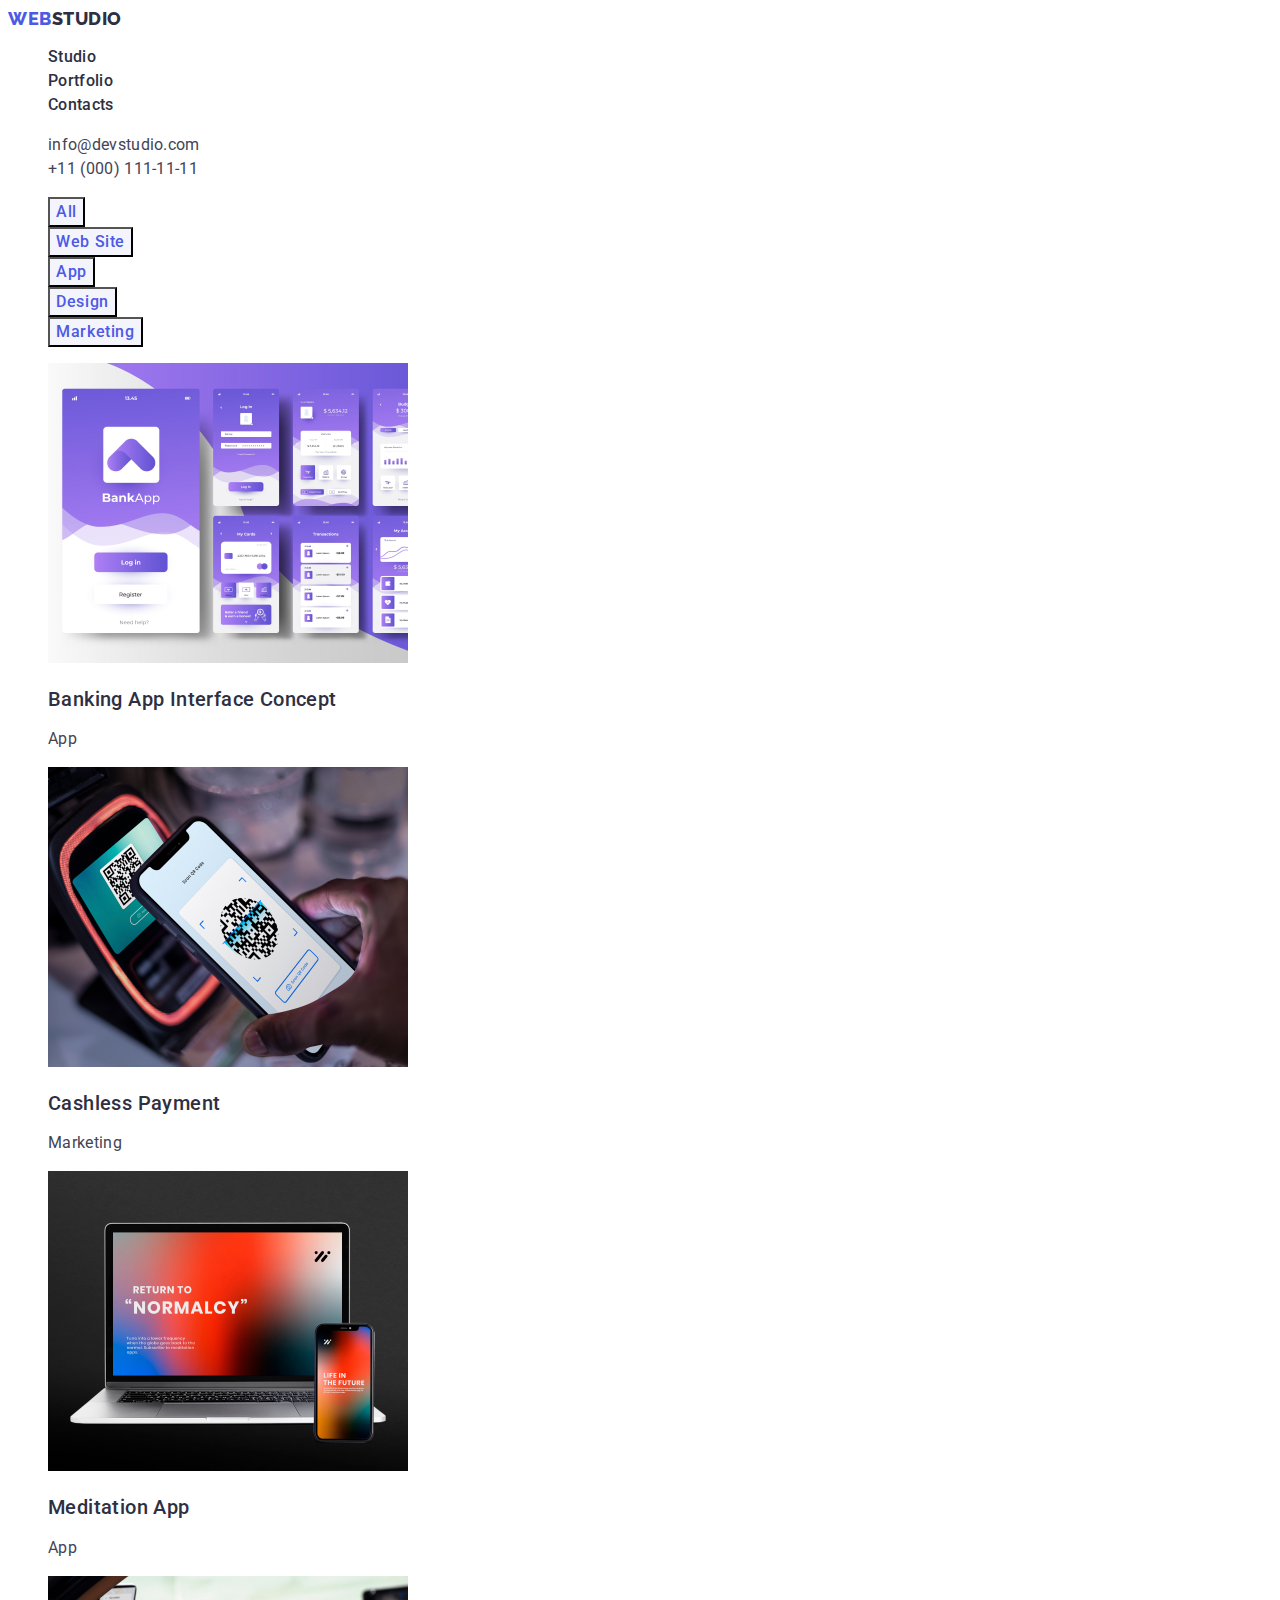
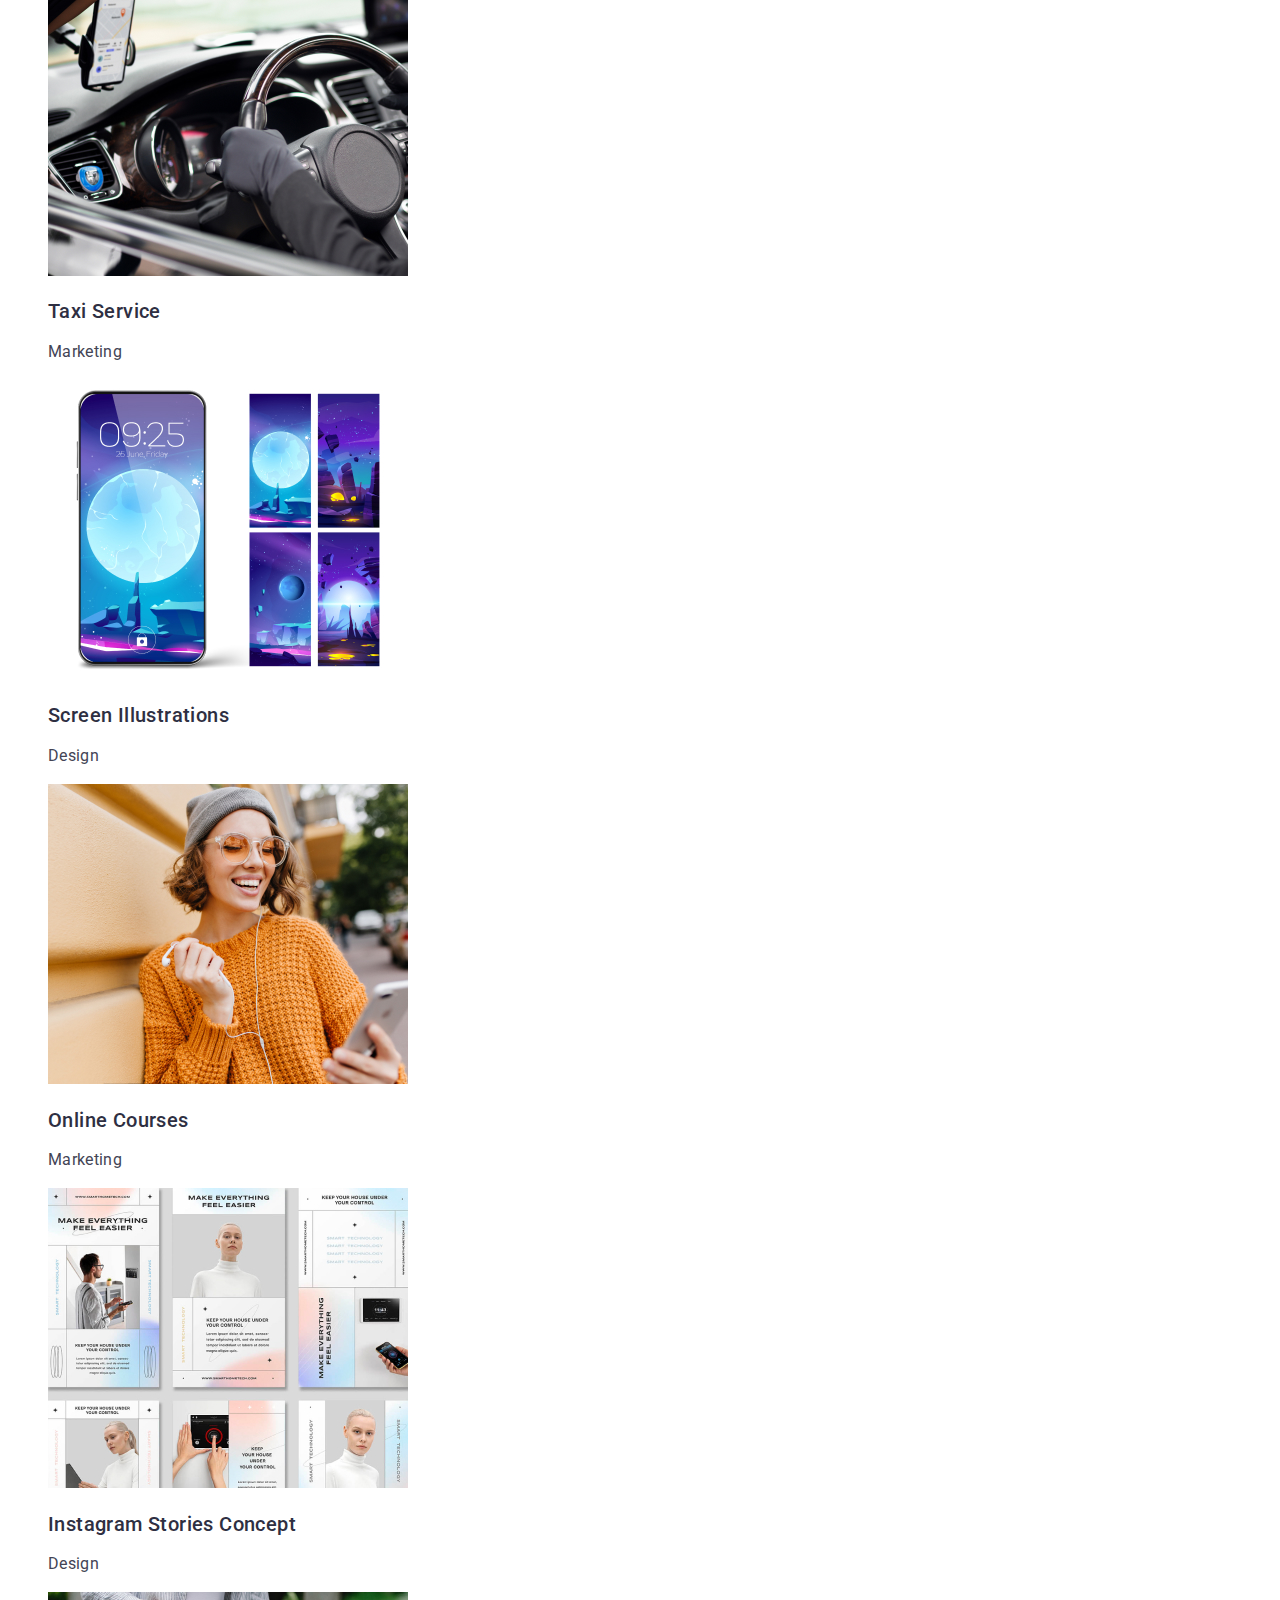
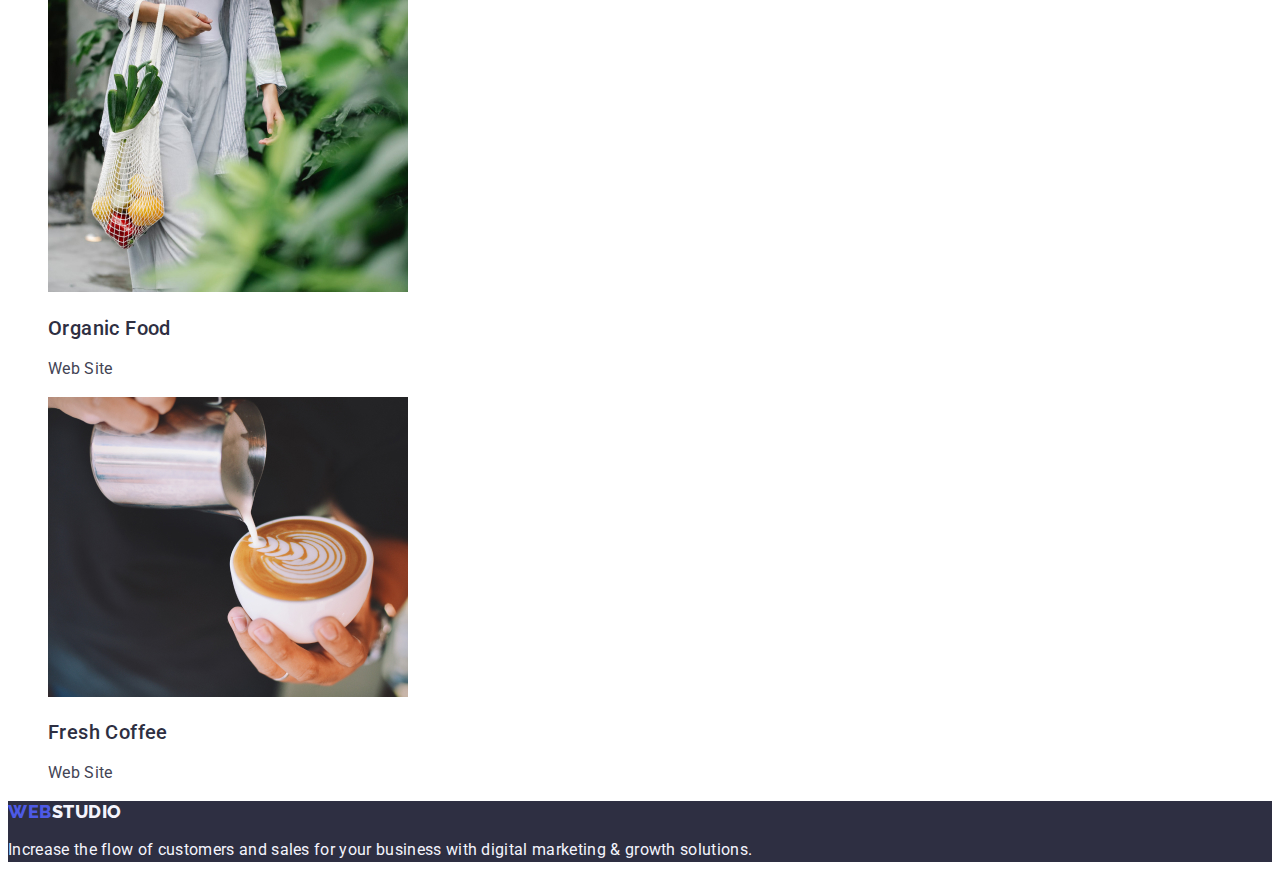
==== portfolio.html @ b745c9d1 "Initial commit" ====
<!DOCTYPE html>
<html lang="en">
<head>
    <meta charset="UTF-8">
    <meta http-equiv="X-UA-Compatible" content="IE=edge">
    <meta name="viewport" content="width=device-width, initial-scale=1.0">
    <title>Portfolio</title>
    <link rel="preconnect" href="https://fonts.googleapis.com">
    <link rel="preconnect" href="https://fonts.gstatic.com" crossorigin>
    <link href="https://fonts.googleapis.com/css2?family=Raleway:wght@800&family=Roboto:wght@400;500;700&display=swap"
        rel="stylesheet">
    <link rel="stylesheet" href="./css/styles.css">
</head>
<body>
    <header class="header">
        <nav class="header-nav">
            <a class="logo link" href="./index.html">Web<span class="logo-text">Studio</span></a>
            <ul class="header-nav-list list">
                <li class="header-nav-item">
                    <a class="header-nav-link link" href="./index.html">Studio</a>
                </li>
                <li class="header-nav-item">
                    <a class="header-nav-link link" href="./portfolio.html">Portfolio</a>
                </li>
                <li class="header-nav-item">
                    <a class="header-nav-link link" href="">Contacts</a>
                </li>
            </ul>
        </nav>
        <address class="contacts-address">
            <ul class="contacts-list list">
                <li class="contacts-item">
                    <a class="contacts-link link" href="mailto:info@devstudio.com">info@devstudio.com</a>
                </li>
                <li class="contacts-item">
                    <a class="contacts-link link" href="tel:+110001111111">+11 (000) 111-11-11</a>
                </li>
            </ul>
        </address>
    </header>
    <main>
        <section class="filters-section">
            <h1 hidden class="visually-hidden">Examples of work</h1>
            <ul class="filters-list list">
                <li class="filters-item">
                    <button class="btn-prtf" type="button">All</button>
                </li>
                <li class="filters-item">
                    <button class="btn-prtf" type="button">Web Site</button>
                </li>
                <li class="filters-item">
                    <button class="btn-prtf" type="button">App</button>
                </li>
                <li class="filters-item">
                    <button class="btn-prtf" type="button">Design</button>
                </li>
                <li class="filters-item">
                    <button class="btn-prtf" type="button">Marketing</button>
                </li>
            </ul>
            <ul class="exampl-list list">
                <li class="exampl-item">
                    <a class="exampl-link link" href="">
                        <img class="exampl-img" src="./images/portfolio/example1/bankapp.jpg" alt="bankapp" width="360" height="300">
                        <h2 class="subtitle">Banking App Interface Concept</h2>
                        <p class="desc">App</p>
                    </a>
                </li>
                <li class="exampl-item">
                    <a class="exampl-link link" href="">
                        <img class="exampl-img" src="./images/portfolio/example1/payment.jpg" alt="payment" width="360" height="300">
                        <h2 class="subtitle">Cashless Payment</h2>
                        <p class="desc">Marketing</p>
                    </a>
                </li>
                <li class="exampl-item">
                    <a class="exampl-link link" href="">
                        <img class="exampl-img" src="./images/portfolio/example1/media.jpg" alt="media" width="360" height="300">
                        <h2 class="subtitle">Meditation App</h2>
                        <p class="desc">App</p>
                    </a>
                </li>
                <li class="exampl-item">
                    <a class="exampl-link link" href="">
                        <img class="exampl-img" src="./images/portfolio/example2/avto.jpg" alt="avto" width="360" height="300">
                        <h2 class="subtitle">Taxi Service</h2>
                        <p class="desc">Marketing</p>
                    </a>
                </li>
                <li class="exampl-item">
                    <a class="exampl-link link" href="">
                        <img class="exampl-img" src="./images/portfolio/example2/telephone.jpg" alt="telephone" width="360" height="300">
                        <h2 class="subtitle">Screen Illustrations</h2>
                        <p class="desc">Design</p>
                    </a>
                </li>
                <li class="exampl-item">
                    <a class="exampl-link link" href="">
                        <img class="exampl-img" src="./images/portfolio/example2/girl.jpg" alt="girl" width="360" height="300">
                        <h2 class="subtitle">Online Courses</h2>
                        <p class="desc">Marketing</p>
                    </a>
                </li>
                <li class="exampl-item">
                    <a class="exampl-link link" href="">
                        <img class="exampl-img" src="./images/portfolio/example3/model.jpg" alt="model" width="360" height="300">
                        <h2 class="subtitle">Instagram Stories Concept</h2>
                        <p class="desc">Design</p>
                    </a>
                </li>
                <li class="exampl-item">
                    <a class="exampl-link link" href="">
                        <img class="exampl-img" src="./images/portfolio/example3/fruit.jpg" alt="fruit" width="360" height="300">
                        <h2 class="subtitle">Organic Food</h2>
                        <p class="desc">Web Site</p>
                    </a>
                </li>
                <li class="exampl-item">
                    <a class="exampl-link link" href="">
                        <img class="exampl-img" src="./images/portfolio/example3/coffee.jpg" alt="coffee" width="360" height="300">
                        <h2 class="subtitle">Fresh Coffee</h2>
                        <p class="desc">Web Site</p>
                    </a>
                </li>
            </ul>
        </section>
    </main>
    <footer class="footer">
        <a class="logo link" href="./index.html">Web<span class="logo-footer">Studio</span></a>
        <p class="footer-desc">Increase the flow of customers and sales for your business with digital marketing &
            growth solutions.</p>
    </footer>
</body>
</html>
---- css/styles.css ----
:root {
    --primary-font: Roboto, sans-serif;
    --main-txt-cl: #434455;
    --bgd-color: #fff;
    --logo-first-cl: #4D5AE5;
    --logo-second-cl:#2E2F42;
    --accent-txt-cl:#404bbf;
    --btn-bgd: #F4F4FD
}
body {
    font-family: var(--primary-font);
    color: var(--main-txt-cl);
    background-color: var(--bgd-color);
}
.list {
    list-style: none;
}
.link {
    color: inherit;
    text-decoration: none;
    line-height: 1.5;
    letter-spacing: 0.02em;

}
.logo {
    font-family: "Raleway", sans-serif;
    font-weight: 800;
    font-size: 18px;
    line-height: 1.17;
    letter-spacing: 0.03em;
    text-transform: uppercase;
    color: var(--logo-first-cl);
}
.logo-text {
    color: var(--logo-second-cl);
}
.header-nav-link {
    font-weight: 500;
    color: var(--logo-second-cl);

}
.contacts-address {
    font-style: normal;
    color: var(--main-txt-cl);
}
.visually-hidden {
    position: absolute;
    width: 1px;
    height: 1px;
    margin: -1px;
    border: 0;
    padding: 0;
    white-space: nowrap;
    clip-path: inset(100%);
    clip: rect(0 0 0 0);
    overflow: hidden;
}
.contacts-link:hover,
.contacts-link:focus {
    color: var(--accent-txt-cl);
}
.header-nav-link:hover,
.header-nav-link:focus {
    color: var(--accent-txt-cl);
}
.hero {
    background-color: var(--logo-second-cl);
}
.title {
    font-size: 56px;
    line-height: 1.07;
    text-align: center;
    letter-spacing: 0.02em;
    color: #FFFFFF;
}
.btn {
    background-color: #4D5AE5;
    font-family: var(--primary-font);
    font-weight: 500;
    font-size: 16px;
    line-height: 1.5;
    letter-spacing: 0.04em;
    color: #FFFFFF;
    cursor: pointer;
}
.btn:hover,
.btn:focus {
    background-color: #404BBF;
}
.subtitle {
    font-weight: 500;
    font-size: 20px;
    line-height: 1.2;
    letter-spacing: 0.02em;
    color: var(--logo-second-cl);
}
.uppertitle {
    font-size: 36px;
    line-height: 1.11;
    text-align: center;
    letter-spacing: 0.02em;
    text-transform: capitalize;
    color: var(--logo-second-cl);
}
.team-section {
    background-color: #F4F4FD;
}
.team-item {
    background-color: #fff;
}
.footer {
    background-color: var(--logo-second-cl);
}
.logo-footer {
    color: #f4f4fd;
}
.btn-prtf {
    font-family: 'Roboto', sans-serif;
    font-weight: 500;
    font-size: 16px;
    line-height: 1.5;
    letter-spacing: 0.04em;
    color: var(--logo-first-cl);
    background-color: var(--btn-bgd);
    cursor: pointer;
}
.btn-prtf:hover,
.btn-prtf:focus {
    background-color: #404BBF;
    color: #fff;
}
.footer-desc {
    line-height: 1.5;
    letter-spacing: 0.02em;
    color: #F4F4FD;
}
.desc {
    line-height: 1.5;
    letter-spacing: 0.02em;
    color: var(--main-txt-cl);
}
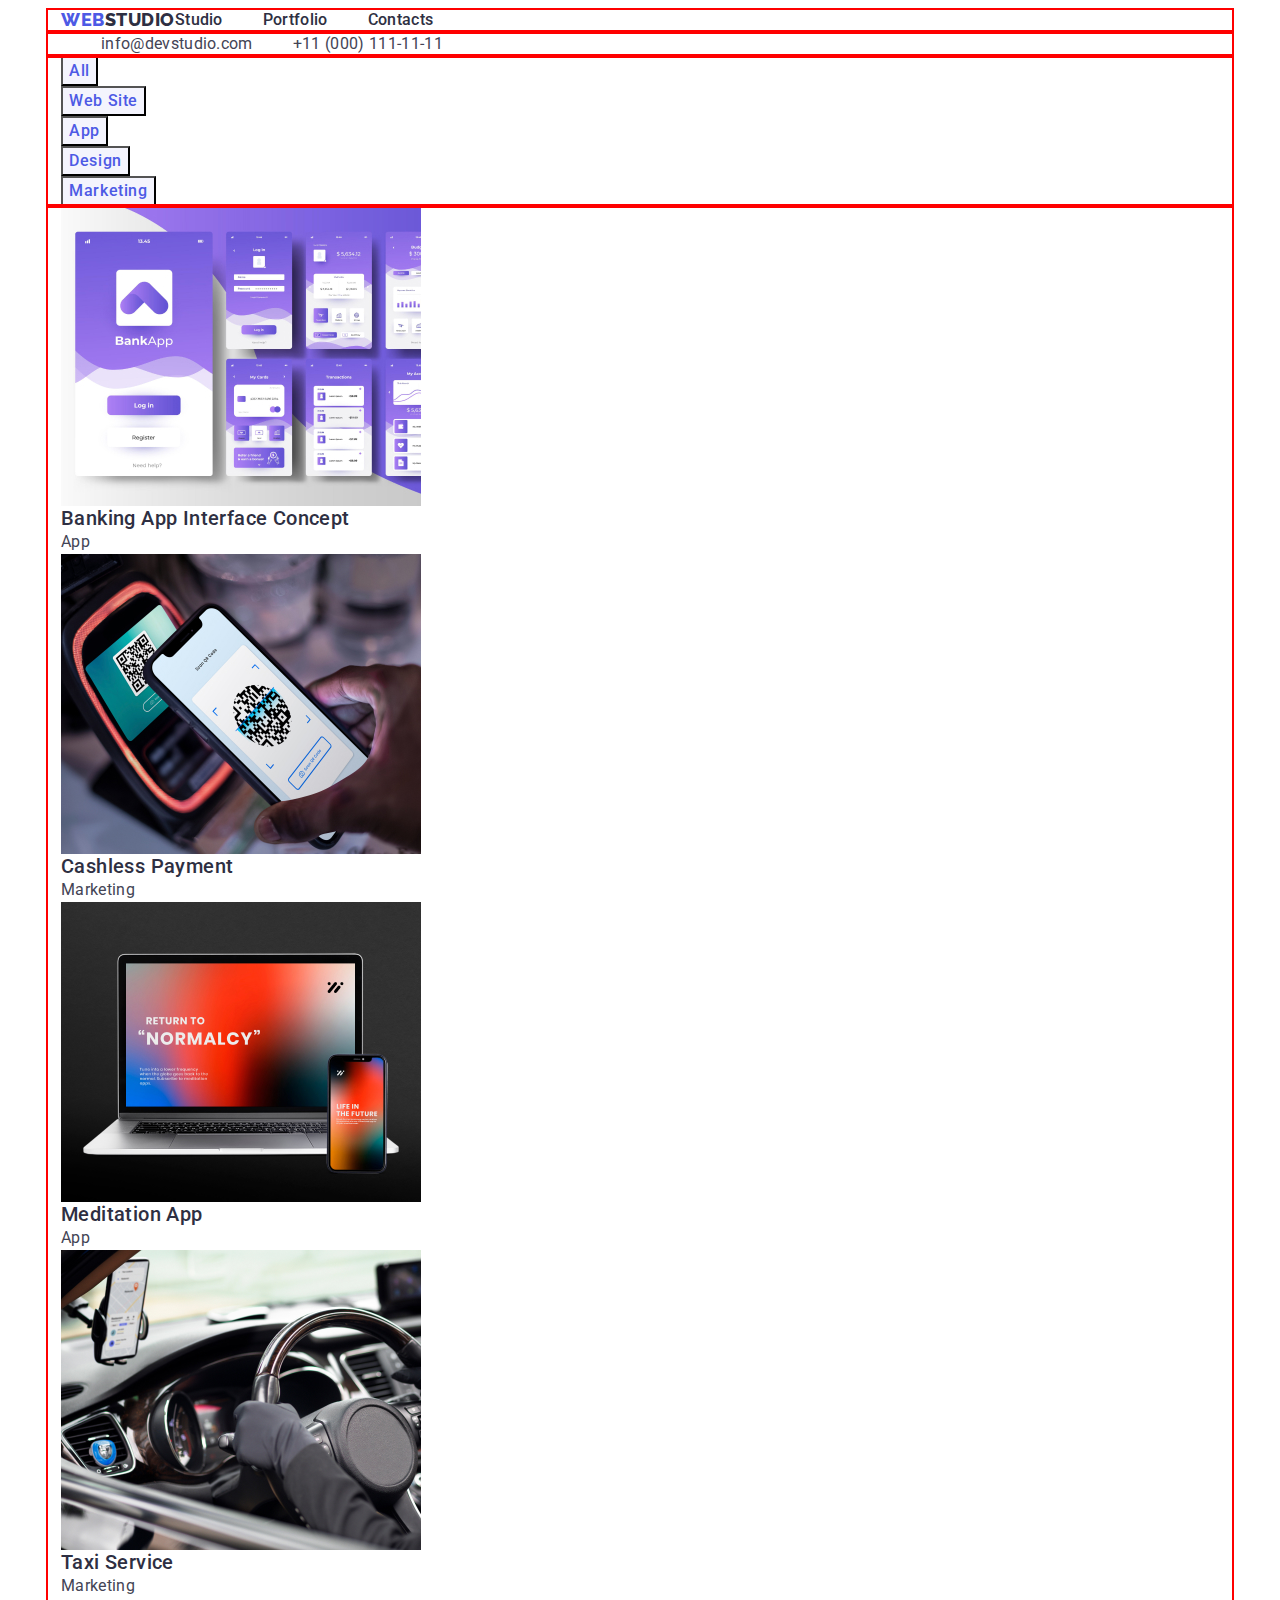
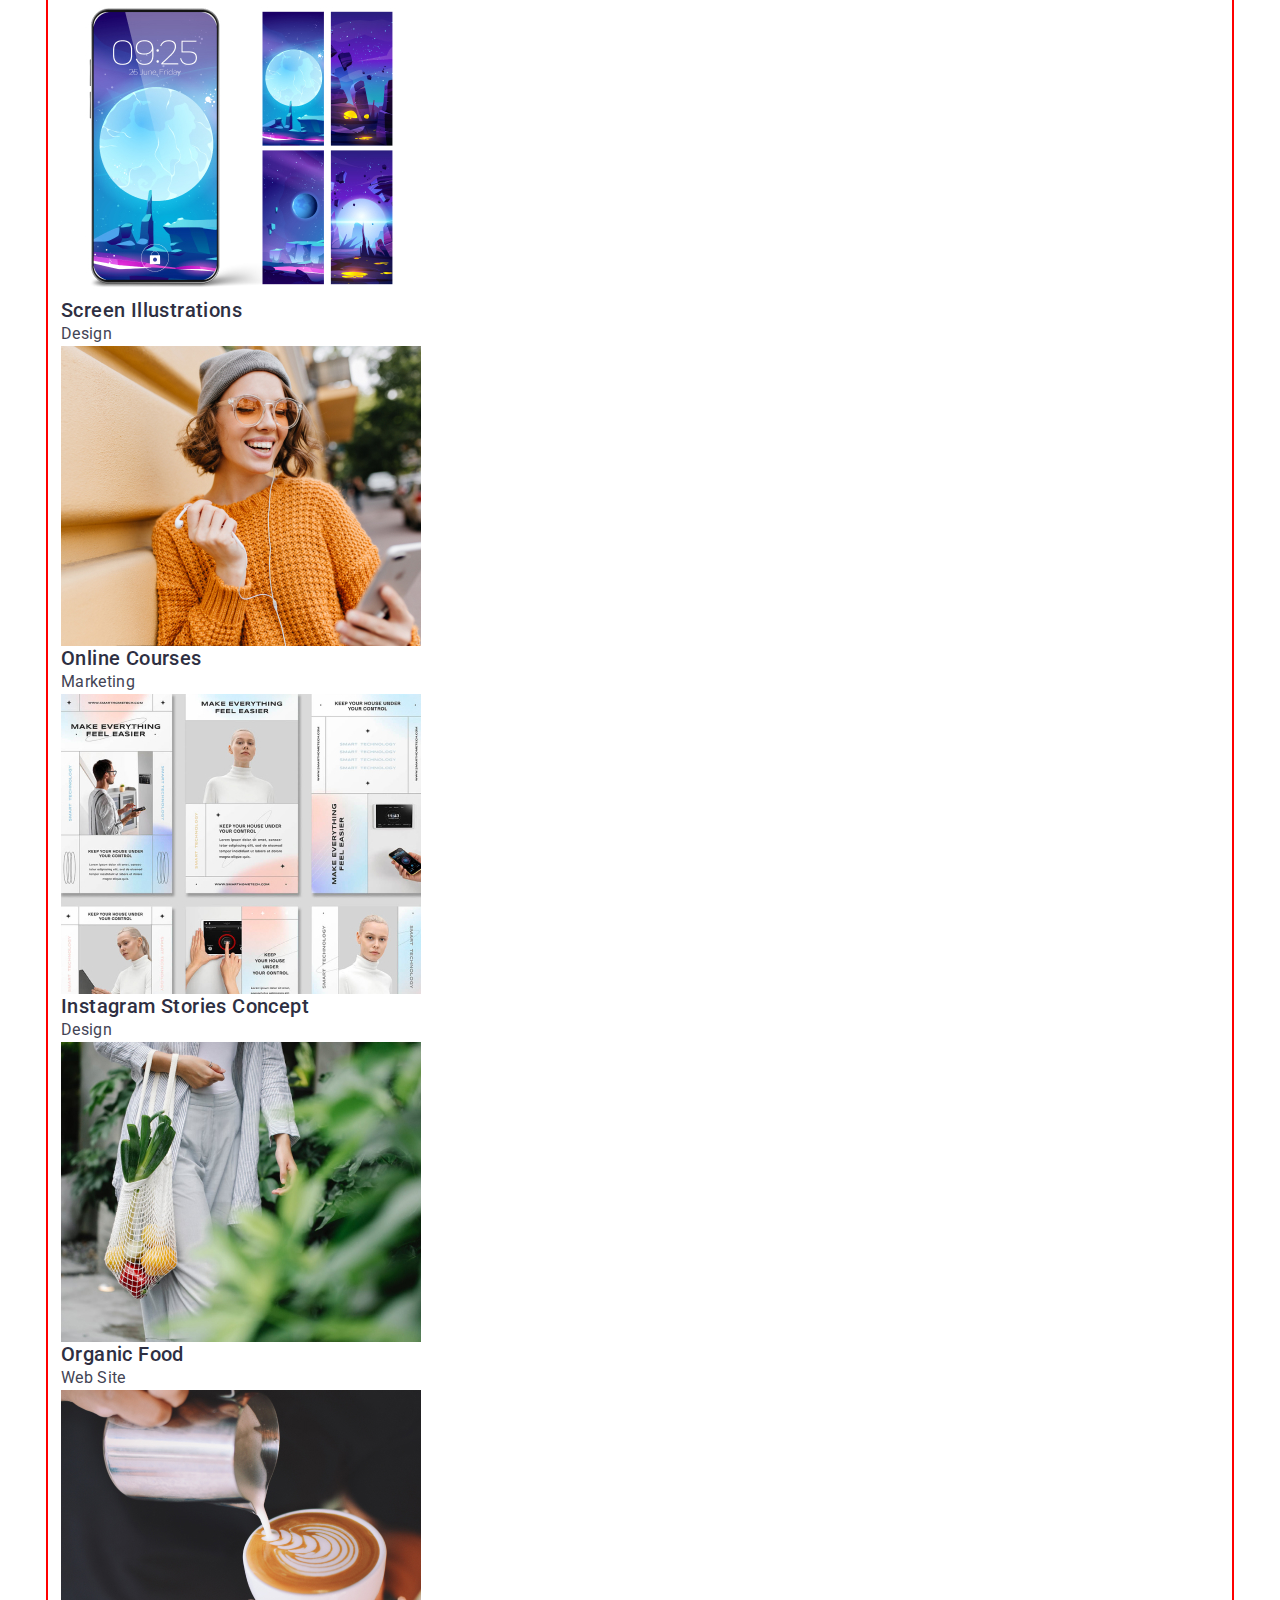
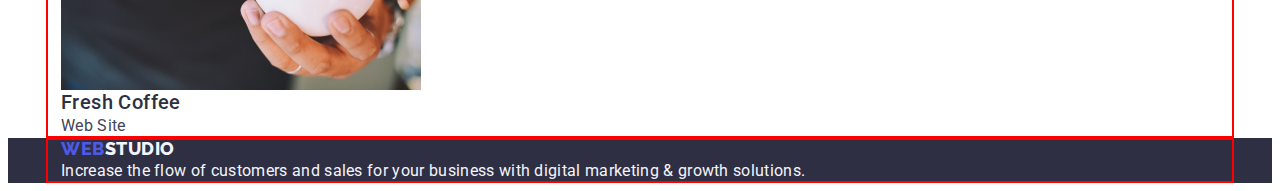
==== commit c4b7fde9: "hw-03 start" ====
--- a/portfolio.html
+++ b/portfolio.html
@@ -9,126 +9,138 @@
     <link rel="preconnect" href="https://fonts.gstatic.com" crossorigin>
     <link href="https://fonts.googleapis.com/css2?family=Raleway:wght@800&family=Roboto:wght@400;500;700&display=swap"
         rel="stylesheet">
+    <link rel="stylesheet" href="https://cdnjs.cloudflare.com/ajax/libs/modern-normalize/1.1.0/modern-normalize.min.css"
+        integrity="sha512-wpPYUAdjBVSE4KJnH1VR1HeZfpl1ub8YT/NKx4PuQ5NmX2tKuGu6U/JRp5y+Y8XG2tV+wKQpNHVUX03MfMFn9Q=="
+        crossorigin="anonymous" referrerpolicy="no-referrer" />
     <link rel="stylesheet" href="./css/styles.css">
 </head>
 <body>
     <header class="header">
-        <nav class="header-nav">
-            <a class="logo link" href="./index.html">Web<span class="logo-text">Studio</span></a>
-            <ul class="header-nav-list list">
-                <li class="header-nav-item">
-                    <a class="header-nav-link link" href="./index.html">Studio</a>
-                </li>
-                <li class="header-nav-item">
-                    <a class="header-nav-link link" href="./portfolio.html">Portfolio</a>
-                </li>
-                <li class="header-nav-item">
-                    <a class="header-nav-link link" href="">Contacts</a>
-                </li>
-            </ul>
-        </nav>
-        <address class="contacts-address">
-            <ul class="contacts-list list">
-                <li class="contacts-item">
-                    <a class="contacts-link link" href="mailto:info@devstudio.com">info@devstudio.com</a>
-                </li>
-                <li class="contacts-item">
-                    <a class="contacts-link link" href="tel:+110001111111">+11 (000) 111-11-11</a>
-                </li>
-            </ul>
-        </address>
+        <div class="container">
+            <nav class="header-nav">
+                <a class="logo link" href="./index.html">Web<span class="logo-text">Studio</span></a>
+                <ul class="header-nav-list list">
+                    <li class="header-nav-item">
+                        <a class="header-nav-link link" href="./index.html">Studio</a>
+                    </li>
+                    <li class="header-nav-item">
+                        <a class="header-nav-link link" href="./portfolio.html">Portfolio</a>
+                    </li>
+                    <li class="header-nav-item">
+                        <a class="header-nav-link link" href="">Contacts</a>
+                    </li>
+                </ul>
+            </nav>
+        </div>
+        <div class="container">
+            <address class="contacts-address">
+                <ul class="contacts-list list">
+                    <li class="contacts-item">
+                        <a class="contacts-link link" href="mailto:info@devstudio.com">info@devstudio.com</a>
+                    </li>
+                    <li class="contacts-item">
+                        <a class="contacts-link link" href="tel:+110001111111">+11 (000) 111-11-11</a>
+                    </li>
+                </ul>
+            </address>
+        </div>
     </header>
     <main>
         <section class="filters-section">
-            <h1 hidden class="visually-hidden">Examples of work</h1>
-            <ul class="filters-list list">
-                <li class="filters-item">
-                    <button class="btn-prtf" type="button">All</button>
-                </li>
-                <li class="filters-item">
-                    <button class="btn-prtf" type="button">Web Site</button>
-                </li>
-                <li class="filters-item">
-                    <button class="btn-prtf" type="button">App</button>
-                </li>
-                <li class="filters-item">
-                    <button class="btn-prtf" type="button">Design</button>
-                </li>
-                <li class="filters-item">
-                    <button class="btn-prtf" type="button">Marketing</button>
-                </li>
-            </ul>
-            <ul class="exampl-list list">
-                <li class="exampl-item">
-                    <a class="exampl-link link" href="">
-                        <img class="exampl-img" src="./images/portfolio/example1/bankapp.jpg" alt="bankapp" width="360" height="300">
-                        <h2 class="subtitle">Banking App Interface Concept</h2>
-                        <p class="desc">App</p>
-                    </a>
-                </li>
-                <li class="exampl-item">
-                    <a class="exampl-link link" href="">
-                        <img class="exampl-img" src="./images/portfolio/example1/payment.jpg" alt="payment" width="360" height="300">
-                        <h2 class="subtitle">Cashless Payment</h2>
-                        <p class="desc">Marketing</p>
-                    </a>
-                </li>
-                <li class="exampl-item">
-                    <a class="exampl-link link" href="">
-                        <img class="exampl-img" src="./images/portfolio/example1/media.jpg" alt="media" width="360" height="300">
-                        <h2 class="subtitle">Meditation App</h2>
-                        <p class="desc">App</p>
-                    </a>
-                </li>
-                <li class="exampl-item">
-                    <a class="exampl-link link" href="">
-                        <img class="exampl-img" src="./images/portfolio/example2/avto.jpg" alt="avto" width="360" height="300">
-                        <h2 class="subtitle">Taxi Service</h2>
-                        <p class="desc">Marketing</p>
-                    </a>
-                </li>
-                <li class="exampl-item">
-                    <a class="exampl-link link" href="">
-                        <img class="exampl-img" src="./images/portfolio/example2/telephone.jpg" alt="telephone" width="360" height="300">
-                        <h2 class="subtitle">Screen Illustrations</h2>
-                        <p class="desc">Design</p>
-                    </a>
-                </li>
-                <li class="exampl-item">
-                    <a class="exampl-link link" href="">
-                        <img class="exampl-img" src="./images/portfolio/example2/girl.jpg" alt="girl" width="360" height="300">
-                        <h2 class="subtitle">Online Courses</h2>
-                        <p class="desc">Marketing</p>
-                    </a>
-                </li>
-                <li class="exampl-item">
-                    <a class="exampl-link link" href="">
-                        <img class="exampl-img" src="./images/portfolio/example3/model.jpg" alt="model" width="360" height="300">
-                        <h2 class="subtitle">Instagram Stories Concept</h2>
-                        <p class="desc">Design</p>
-                    </a>
-                </li>
-                <li class="exampl-item">
-                    <a class="exampl-link link" href="">
-                        <img class="exampl-img" src="./images/portfolio/example3/fruit.jpg" alt="fruit" width="360" height="300">
-                        <h2 class="subtitle">Organic Food</h2>
-                        <p class="desc">Web Site</p>
-                    </a>
-                </li>
-                <li class="exampl-item">
-                    <a class="exampl-link link" href="">
-                        <img class="exampl-img" src="./images/portfolio/example3/coffee.jpg" alt="coffee" width="360" height="300">
-                        <h2 class="subtitle">Fresh Coffee</h2>
-                        <p class="desc">Web Site</p>
-                    </a>
-                </li>
-            </ul>
+            <div class="container">
+                <h1 hidden class="visually-hidden">Examples of work</h1>
+                <ul class="filters-list list">
+                    <li class="filters-item">
+                        <button class="btn-prtf" type="button">All</button>
+                    </li>
+                    <li class="filters-item">
+                        <button class="btn-prtf" type="button">Web Site</button>
+                    </li>
+                    <li class="filters-item">
+                        <button class="btn-prtf" type="button">App</button>
+                    </li>
+                    <li class="filters-item">
+                        <button class="btn-prtf" type="button">Design</button>
+                    </li>
+                    <li class="filters-item">
+                        <button class="btn-prtf" type="button">Marketing</button>
+                    </li>
+                </ul>
+            </div>
+            <div class="container">
+                <ul class="exampl-list list">
+                    <li class="exampl-item">
+                        <a class="exampl-link link" href="">
+                            <img class="exampl-img" src="./images/portfolio/example1/bankapp.jpg" alt="bankapp" width="360" height="300">
+                            <h2 class="subtitle">Banking App Interface Concept</h2>
+                            <p class="desc">App</p>
+                        </a>
+                    </li>
+                    <li class="exampl-item">
+                        <a class="exampl-link link" href="">
+                            <img class="exampl-img" src="./images/portfolio/example1/payment.jpg" alt="payment" width="360" height="300">
+                            <h2 class="subtitle">Cashless Payment</h2>
+                            <p class="desc">Marketing</p>
+                        </a>
+                    </li>
+                    <li class="exampl-item">
+                        <a class="exampl-link link" href="">
+                            <img class="exampl-img" src="./images/portfolio/example1/media.jpg" alt="media" width="360" height="300">
+                            <h2 class="subtitle">Meditation App</h2>
+                            <p class="desc">App</p>
+                        </a>
+                    </li>
+                    <li class="exampl-item">
+                        <a class="exampl-link link" href="">
+                            <img class="exampl-img" src="./images/portfolio/example2/avto.jpg" alt="avto" width="360" height="300">
+                            <h2 class="subtitle">Taxi Service</h2>
+                            <p class="desc">Marketing</p>
+                        </a>
+                    </li>
+                    <li class="exampl-item">
+                        <a class="exampl-link link" href="">
+                            <img class="exampl-img" src="./images/portfolio/example2/telephone.jpg" alt="telephone" width="360" height="300">
+                            <h2 class="subtitle">Screen Illustrations</h2>
+                            <p class="desc">Design</p>
+                        </a>
+                    </li>
+                    <li class="exampl-item">
+                        <a class="exampl-link link" href="">
+                            <img class="exampl-img" src="./images/portfolio/example2/girl.jpg" alt="girl" width="360" height="300">
+                            <h2 class="subtitle">Online Courses</h2>
+                            <p class="desc">Marketing</p>
+                        </a>
+                    </li>
+                    <li class="exampl-item">
+                        <a class="exampl-link link" href="">
+                            <img class="exampl-img" src="./images/portfolio/example3/model.jpg" alt="model" width="360" height="300">
+                            <h2 class="subtitle">Instagram Stories Concept</h2>
+                            <p class="desc">Design</p>
+                        </a>
+                    </li>
+                    <li class="exampl-item">
+                        <a class="exampl-link link" href="">
+                            <img class="exampl-img" src="./images/portfolio/example3/fruit.jpg" alt="fruit" width="360" height="300">
+                            <h2 class="subtitle">Organic Food</h2>
+                            <p class="desc">Web Site</p>
+                        </a>
+                    </li>
+                    <li class="exampl-item">
+                        <a class="exampl-link link" href="">
+                            <img class="exampl-img" src="./images/portfolio/example3/coffee.jpg" alt="coffee" width="360" height="300">
+                            <h2 class="subtitle">Fresh Coffee</h2>
+                            <p class="desc">Web Site</p>
+                        </a>
+                    </li>
+                </ul>
+            </div>
         </section>
     </main>
     <footer class="footer">
-        <a class="logo link" href="./index.html">Web<span class="logo-footer">Studio</span></a>
-        <p class="footer-desc">Increase the flow of customers and sales for your business with digital marketing &
-            growth solutions.</p>
+        <div class="container">
+            <a class="logo link" href="./index.html">Web<span class="logo-footer">Studio</span></a>
+            <p class="footer-desc">Increase the flow of customers and sales for your business with digital marketing & growth solutions.</p>
+        </div>
     </footer>
 </body>
 </html>--- a/css/styles.css
+++ b/css/styles.css
@@ -12,8 +12,17 @@
     color: var(--main-txt-cl);
     background-color: var(--bgd-color);
 }
+h1,h2,h3,h4,h5,h6,p {
+    margin: 0;
+
+}
+img {
+    display: block;
+}
 .list {
     list-style: none;
+    padding: 0;
+    margin: 0;
 }
 .link {
     color: inherit;
@@ -34,14 +43,31 @@
 .logo-text {
     color: var(--logo-second-cl);
 }
+.header-container {
+    display: flex;
+}
+.header-nav {
+    display: flex;
+    align-items: center;
+}
 .header-nav-link {
     font-weight: 500;
     color: var(--logo-second-cl);
-
+}
+.header-nav-list {
+    display: flex;
+    gap: 40px;
 }
 .contacts-address {
     font-style: normal;
     color: var(--main-txt-cl);
+    margin-left: auto;
+}
+.contacts-list {
+    display: flex;
+}
+.contacts-link {
+    margin-left: 40px;
 }
 .visually-hidden {
     position: absolute;
@@ -66,6 +92,13 @@
 .hero {
     background-color: var(--logo-second-cl);
 }
+.container {
+    width: 1158px;
+    margin: 0 auto;
+    padding: 0 15px;
+    outline: 2px solid red;
+    outline-offset: -2px ;
+}
 .title {
     font-size: 56px;
     line-height: 1.07;
@@ -74,6 +107,10 @@
     color: #FFFFFF;
 }
 .btn {
+    min-width: 169px;
+    min-height: 56px;
+    padding: 16px 32px;
+    border-radius: 4px;
     background-color: #4D5AE5;
     font-family: var(--primary-font);
     font-weight: 500;
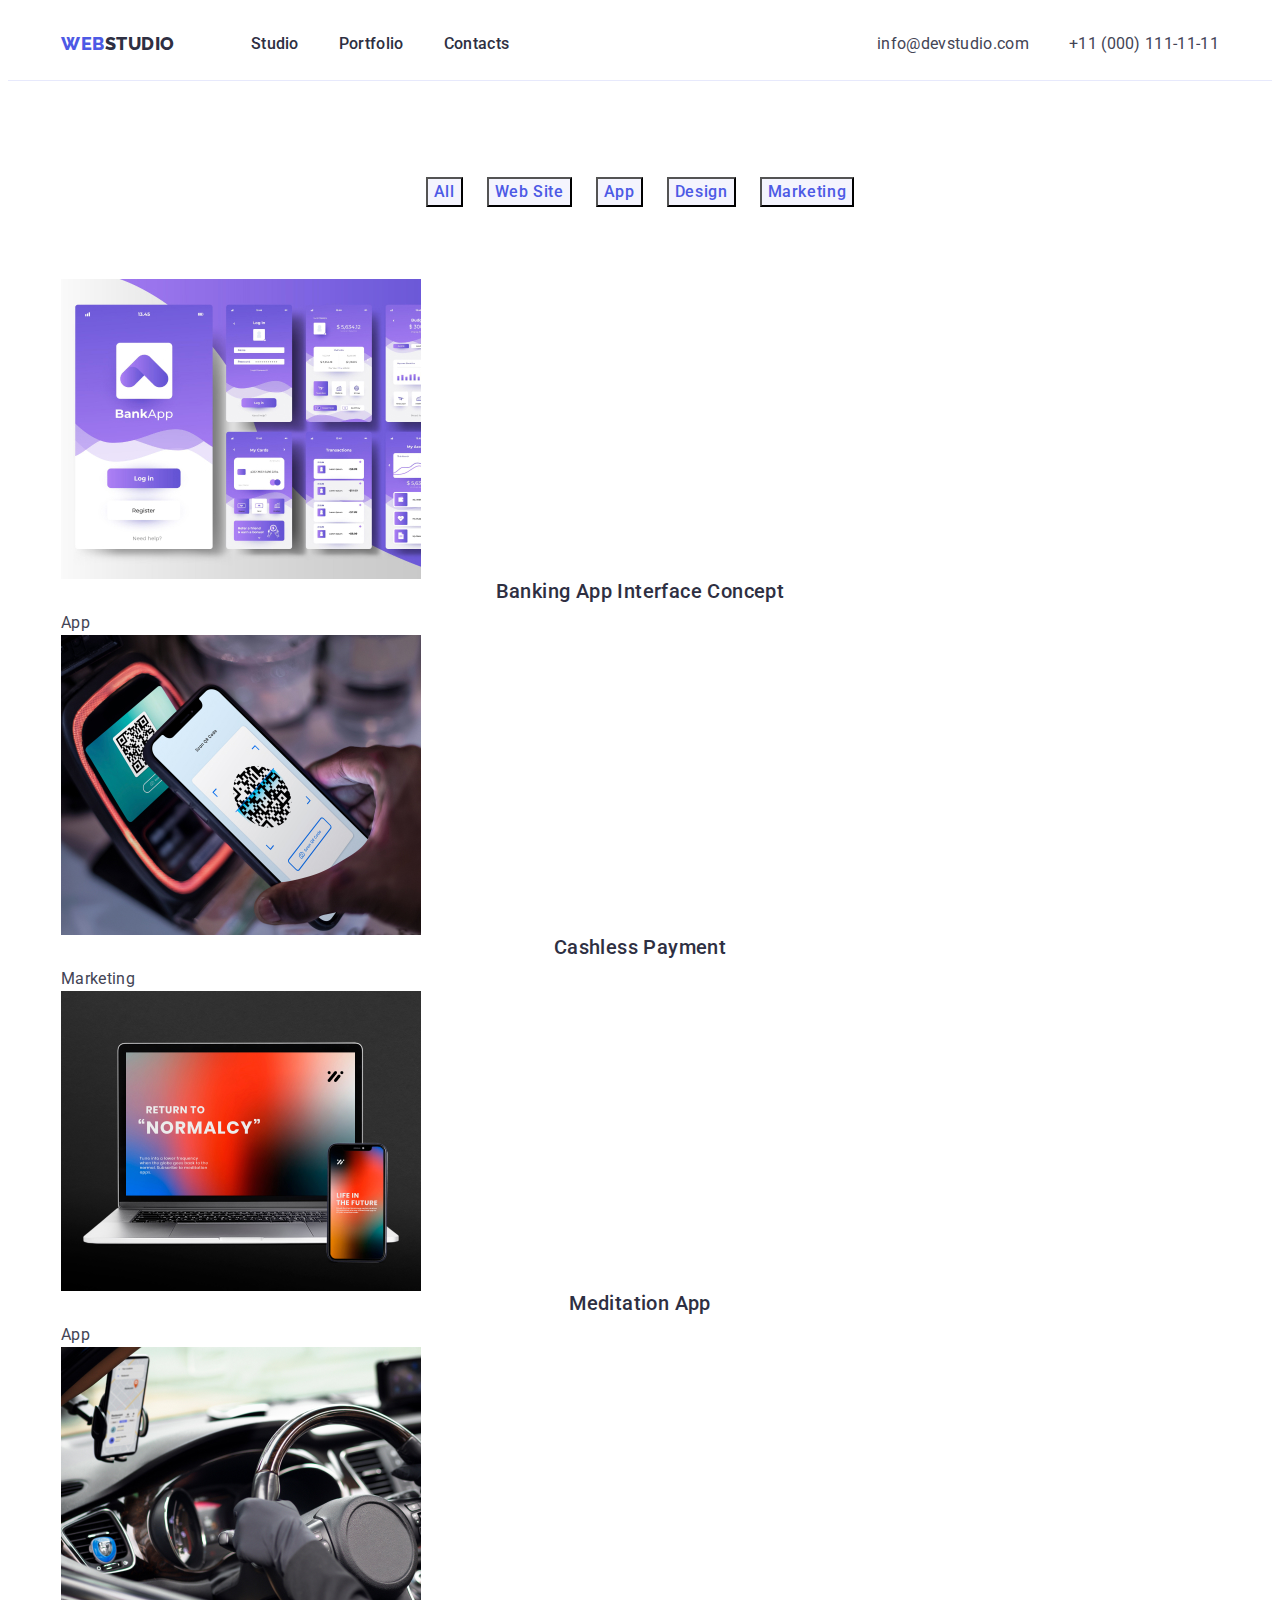
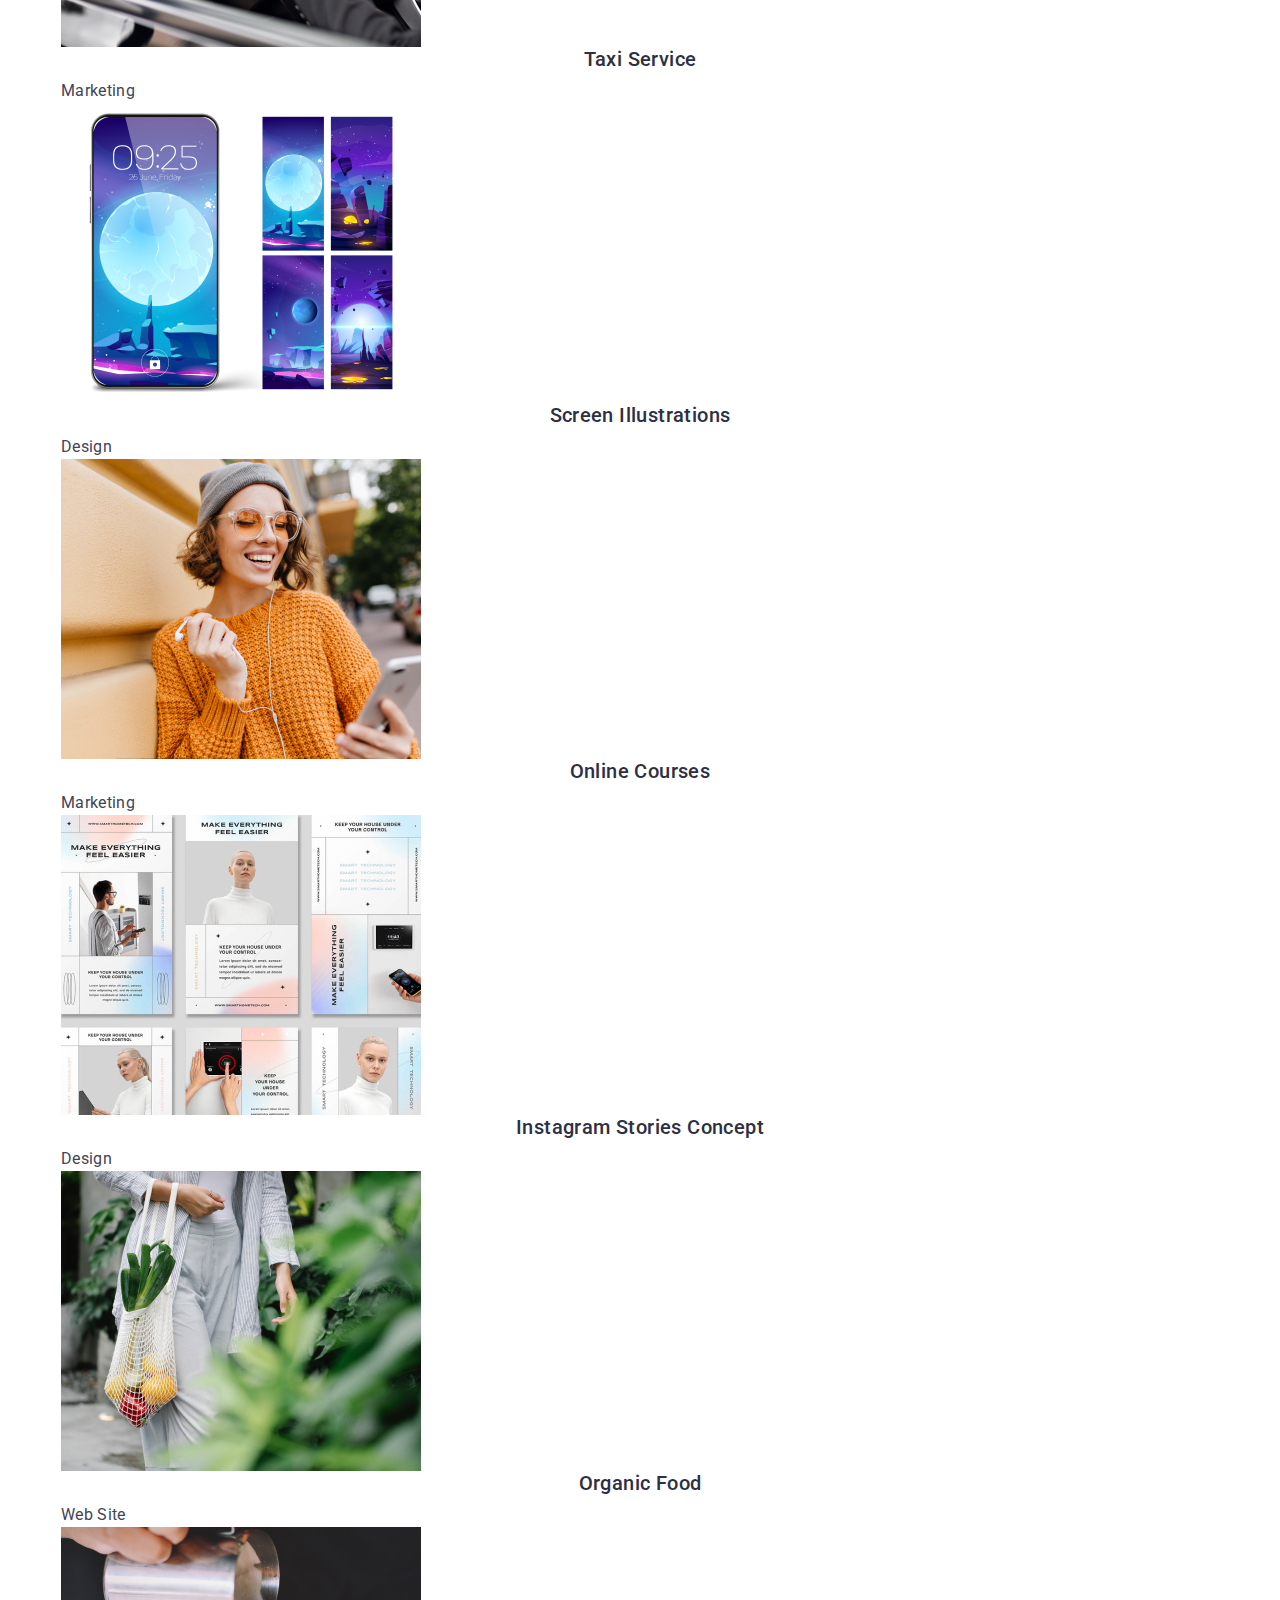
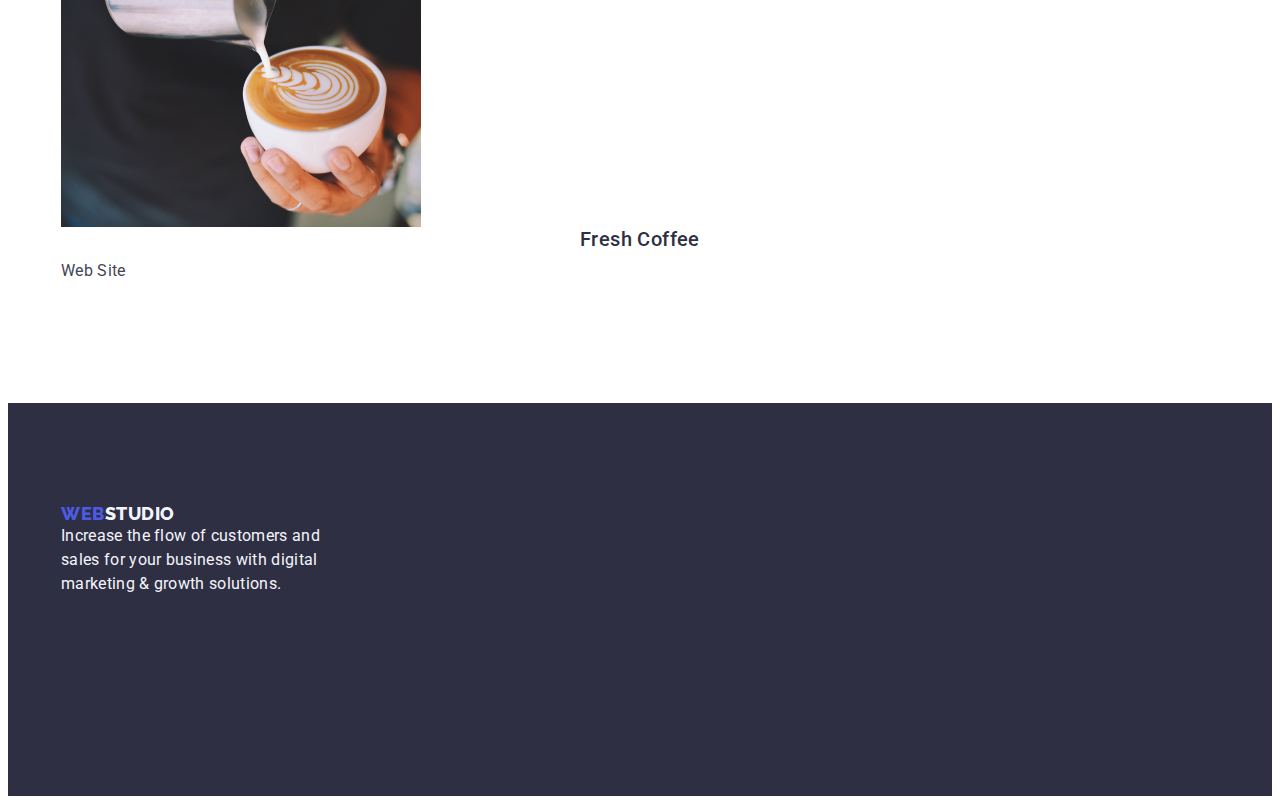
==== commit a4728d24: "hw-03 port" ====
--- a/portfolio.html
+++ b/portfolio.html
@@ -16,7 +16,7 @@
 </head>
 <body>
     <header class="header">
-        <div class="container">
+        <div class="header-container container">
             <nav class="header-nav">
                 <a class="logo link" href="./index.html">Web<span class="logo-text">Studio</span></a>
                 <ul class="header-nav-list list">
@@ -31,8 +31,6 @@
                     </li>
                 </ul>
             </nav>
-        </div>
-        <div class="container">
             <address class="contacts-address">
                 <ul class="contacts-list list">
                     <li class="contacts-item">
@@ -66,8 +64,6 @@
                         <button class="btn-prtf" type="button">Marketing</button>
                     </li>
                 </ul>
-            </div>
-            <div class="container">
                 <ul class="exampl-list list">
                     <li class="exampl-item">
                         <a class="exampl-link link" href="">
--- a/css/styles.css
+++ b/css/styles.css
@@ -5,7 +5,9 @@
     --logo-first-cl: #4D5AE5;
     --logo-second-cl:#2E2F42;
     --accent-txt-cl:#404bbf;
-    --btn-bgd: #F4F4FD
+    --btn-bgd: #F4F4FD;
+    --indent: 24px;
+    --items: 3;
 }
 body {
     font-family: var(--primary-font);
@@ -18,6 +20,8 @@
 }
 img {
     display: block;
+    max-width: 100%;
+    height: auto;
 }
 .list {
     list-style: none;
@@ -39,10 +43,14 @@
     letter-spacing: 0.03em;
     text-transform: uppercase;
     color: var(--logo-first-cl);
+    margin-right: 76px;
 }
 .logo-text {
     color: var(--logo-second-cl);
 }
+.header {
+    border-bottom: 1px solid #e7e9fc;
+}
 .header-container {
     display: flex;
 }
@@ -53,6 +61,7 @@
 .header-nav-link {
     font-weight: 500;
     color: var(--logo-second-cl);
+    padding: 24px 0;
 }
 .header-nav-list {
     display: flex;
@@ -65,9 +74,11 @@
 }
 .contacts-list {
     display: flex;
+    padding: 24px 0;
+    gap: 40px;
 }
 .contacts-link {
-    margin-left: 40px;
+    padding: 24px 0;
 }
 .visually-hidden {
     position: absolute;
@@ -89,15 +100,17 @@
 .header-nav-link:focus {
     color: var(--accent-txt-cl);
 }
-.hero {
+.hero-section {
     background-color: var(--logo-second-cl);
+    padding: 188px 0;
+}
+.section {
+    padding-bottom: 120px;
 }
 .container {
     width: 1158px;
     margin: 0 auto;
     padding: 0 15px;
-    outline: 2px solid red;
-    outline-offset: -2px ;
 }
 .title {
     font-size: 56px;
@@ -105,10 +118,14 @@
     text-align: center;
     letter-spacing: 0.02em;
     color: #FFFFFF;
+    max-width: 496px;
+    margin-left: auto;
+    margin-right: auto;
+    padding-bottom: 48px;
 }
 .btn {
     min-width: 169px;
-    min-height: 56px;
+    height: 56px;
     padding: 16px 32px;
     border-radius: 4px;
     background-color: #4D5AE5;
@@ -120,6 +137,11 @@
     color: #FFFFFF;
     cursor: pointer;
 }
+.btn-hero {
+    display: block;
+    margin: 0 auto;
+    border: none;
+}
 .btn:hover,
 .btn:focus {
     background-color: #404BBF;
@@ -130,6 +152,8 @@
     line-height: 1.2;
     letter-spacing: 0.02em;
     color: var(--logo-second-cl);
+    margin-bottom: 8px;
+    text-align: center;
 }
 .uppertitle {
     font-size: 36px;
@@ -138,15 +162,53 @@
     letter-spacing: 0.02em;
     text-transform: capitalize;
     color: var(--logo-second-cl);
+    margin-bottom: 72px;
+}
+.objectives-section {
+    padding-top: 120px;
+}
+.objectives-list {
+    display: flex;
+    gap: 24px;
+}
+.objectives-item {
+    width: 264px;
+}
+.card-set {
+    display: flex;
+    flex-wrap: wrap;
+    gap: var(--indent);
+}
+.card-set-item {
+    flex-basis: calc((100% - var(--indent) * (var(--items) - 1)) / var(--items));
 }
 .team-section {
     background-color: #F4F4FD;
+    padding: 120px 0;
+}
+.team-list {
+    --items: 4;
 }
 .team-item {
     background-color: #fff;
+    border-radius: 0 0 4px 4px;
+}
+.desc-team {
+    text-align: center;
+}
+.container-name {
+    padding: 32px 16px;
+    display: flex;
+    flex-direction: column;
+    justify-content: center;
 }
 .footer {
     background-color: var(--logo-second-cl);
+    padding: 100px 0;
+}
+.logo-ftr {
+    display: inline-block;
+    margin-bottom: 16px;
 }
 .logo-footer {
     color: #f4f4fd;
@@ -167,12 +229,26 @@
     color: #fff;
 }
 .footer-desc {
+    display: block;
+    width: 264px;
+    padding-bottom: 100px;
     line-height: 1.5;
     letter-spacing: 0.02em;
     color: #F4F4FD;
+
 }
 .desc {
     line-height: 1.5;
     letter-spacing: 0.02em;
     color: var(--main-txt-cl);
 }
+.filters-section {
+    padding-top: 96px;
+    padding-bottom: 120px;
+}
+.filters-list {
+    display: flex;
+    justify-content: center;
+    gap: 24px;
+    margin-bottom: 72px;
+}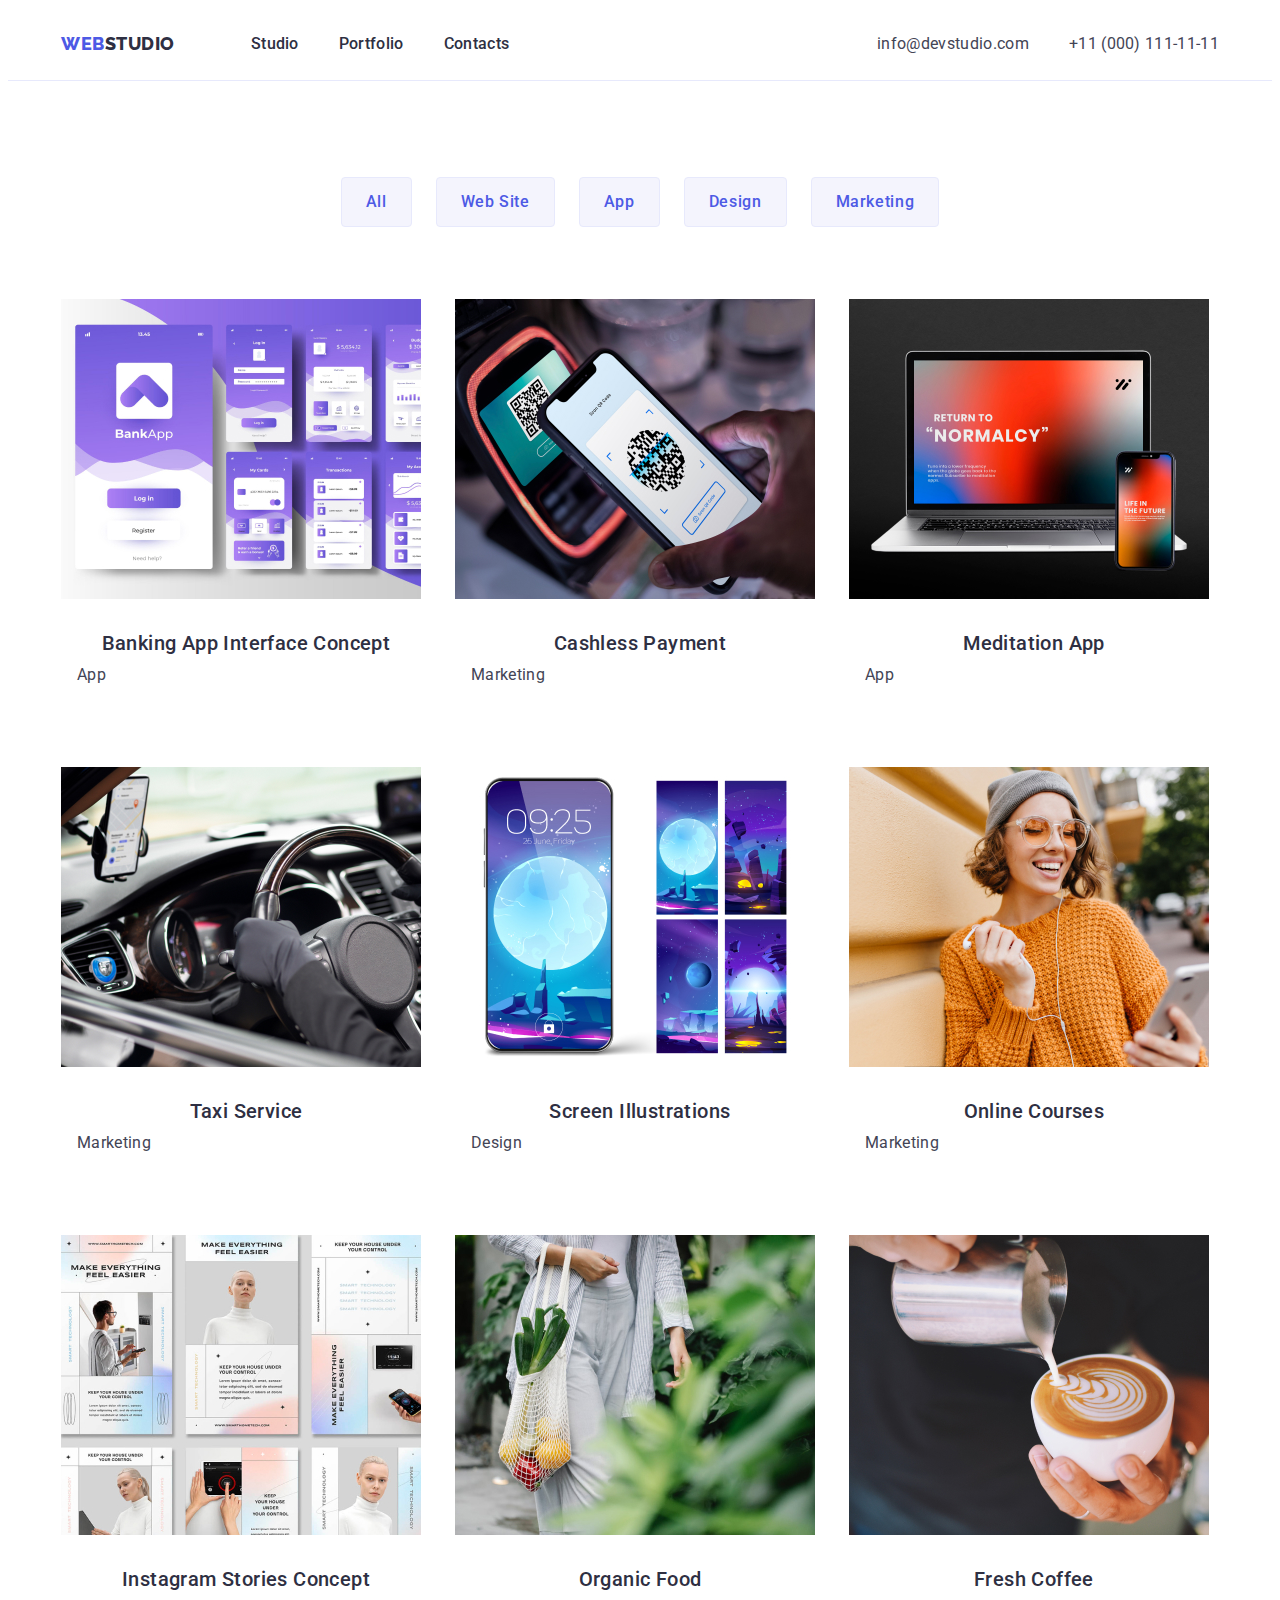
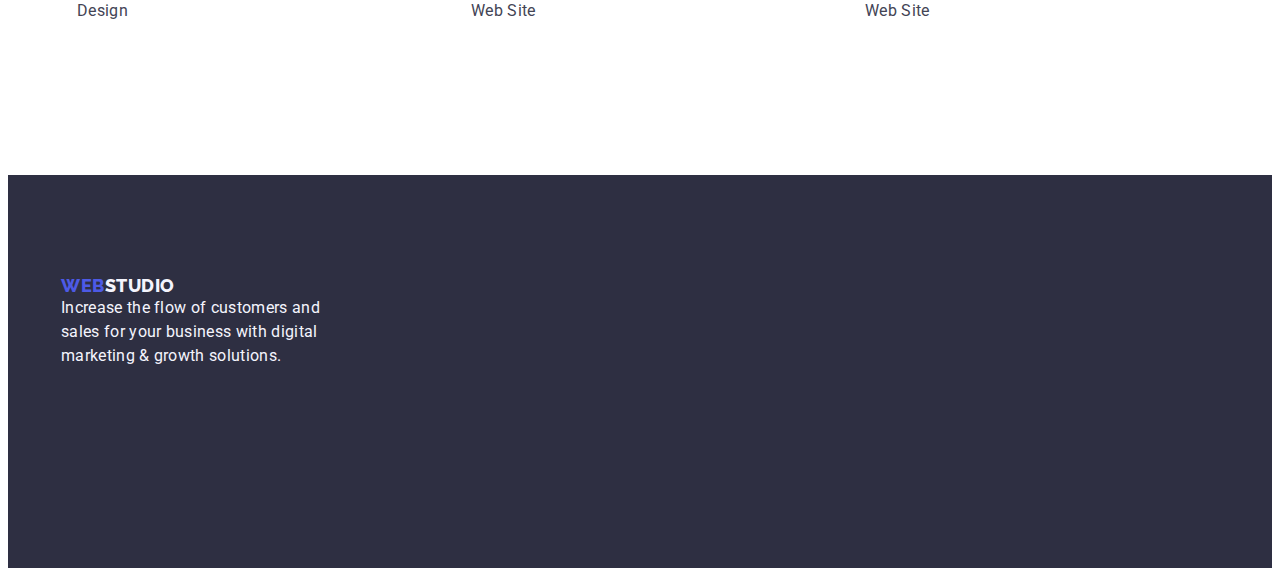
==== commit 8b9f3d45: "hw-03 prtf" ====
--- a/portfolio.html
+++ b/portfolio.html
@@ -64,68 +64,86 @@
                         <button class="btn-prtf" type="button">Marketing</button>
                     </li>
                 </ul>
-                <ul class="exampl-list list">
-                    <li class="exampl-item">
+                <ul class="exampl-list card-portfolio list">
+                    <li class="exampl-item card-set-item">
                         <a class="exampl-link link" href="">
                             <img class="exampl-img" src="./images/portfolio/example1/bankapp.jpg" alt="bankapp" width="360" height="300">
-                            <h2 class="subtitle">Banking App Interface Concept</h2>
-                            <p class="desc">App</p>
+                            <div class="container-name">
+                                <h2 class="subtitle">Banking App Interface Concept</h2>
+                                <p class="desc">App</p>
+                            </div>
                         </a>
                     </li>
-                    <li class="exampl-item">
+                    <li class="exampl-item card-set-item">
                         <a class="exampl-link link" href="">
                             <img class="exampl-img" src="./images/portfolio/example1/payment.jpg" alt="payment" width="360" height="300">
-                            <h2 class="subtitle">Cashless Payment</h2>
-                            <p class="desc">Marketing</p>
+                            <div class="container-name">
+                                <h2 class="subtitle">Cashless Payment</h2>
+                                <p class="desc">Marketing</p>
+                            </div>
                         </a>
                     </li>
-                    <li class="exampl-item">
+                    <li class="exampl-item card-set-item">
                         <a class="exampl-link link" href="">
                             <img class="exampl-img" src="./images/portfolio/example1/media.jpg" alt="media" width="360" height="300">
-                            <h2 class="subtitle">Meditation App</h2>
-                            <p class="desc">App</p>
+                            <div class="container-name">
+                                <h2 class="subtitle">Meditation App</h2>
+                                <p class="desc">App</p>
+                            </div>
                         </a>
                     </li>
-                    <li class="exampl-item">
+                    <li class="exampl-item card-set-item">
                         <a class="exampl-link link" href="">
                             <img class="exampl-img" src="./images/portfolio/example2/avto.jpg" alt="avto" width="360" height="300">
-                            <h2 class="subtitle">Taxi Service</h2>
-                            <p class="desc">Marketing</p>
+                            <div class="container-name">
+                                <h2 class="subtitle">Taxi Service</h2>
+                                <p class="desc">Marketing</p>
+                            </div>
                         </a>
                     </li>
-                    <li class="exampl-item">
+                    <li class="exampl-item card-set-item">
                         <a class="exampl-link link" href="">
                             <img class="exampl-img" src="./images/portfolio/example2/telephone.jpg" alt="telephone" width="360" height="300">
-                            <h2 class="subtitle">Screen Illustrations</h2>
-                            <p class="desc">Design</p>
+                            <div class="container-name">
+                                <h2 class="subtitle">Screen Illustrations</h2>
+                                <p class="desc">Design</p>
+                            </div>
                         </a>
                     </li>
-                    <li class="exampl-item">
+                    <li class="exampl-item card-set-item">
                         <a class="exampl-link link" href="">
                             <img class="exampl-img" src="./images/portfolio/example2/girl.jpg" alt="girl" width="360" height="300">
-                            <h2 class="subtitle">Online Courses</h2>
-                            <p class="desc">Marketing</p>
+                            <div class="container-name">
+                                <h2 class="subtitle">Online Courses</h2>
+                                <p class="desc">Marketing</p>
+                            </div>
                         </a>
                     </li>
-                    <li class="exampl-item">
+                    <li class="exampl-item card-set-item">
                         <a class="exampl-link link" href="">
                             <img class="exampl-img" src="./images/portfolio/example3/model.jpg" alt="model" width="360" height="300">
-                            <h2 class="subtitle">Instagram Stories Concept</h2>
-                            <p class="desc">Design</p>
+                            <div class="container-name">
+                                <h2 class="subtitle">Instagram Stories Concept</h2>
+                                <p class="desc">Design</p>
+                            </div>
                         </a>
                     </li>
-                    <li class="exampl-item">
+                    <li class="exampl-item card-set-item">
                         <a class="exampl-link link" href="">
                             <img class="exampl-img" src="./images/portfolio/example3/fruit.jpg" alt="fruit" width="360" height="300">
-                            <h2 class="subtitle">Organic Food</h2>
-                            <p class="desc">Web Site</p>
+                            <div class="container-name">
+                                <h2 class="subtitle">Organic Food</h2>
+                                <p class="desc">Web Site</p>
+                            </div>
                         </a>
                     </li>
-                    <li class="exampl-item">
+                    <li class="exampl-item card-set-item">
                         <a class="exampl-link link" href="">
                             <img class="exampl-img" src="./images/portfolio/example3/coffee.jpg" alt="coffee" width="360" height="300">
-                            <h2 class="subtitle">Fresh Coffee</h2>
-                            <p class="desc">Web Site</p>
+                            <div class="container-name">
+                                <h2 class="subtitle">Fresh Coffee</h2>
+                                <p class="desc">Web Site</p>
+                            </div>
                         </a>
                     </li>
                 </ul>
--- a/css/styles.css
+++ b/css/styles.css
@@ -217,6 +217,9 @@
     font-family: 'Roboto', sans-serif;
     font-weight: 500;
     font-size: 16px;
+    padding: 12px 24px;
+    border: 1px solid #e7e9fc;
+    border-radius: 4px;
     line-height: 1.5;
     letter-spacing: 0.04em;
     color: var(--logo-first-cl);
@@ -226,6 +229,7 @@
 .btn-prtf:hover,
 .btn-prtf:focus {
     background-color: #404BBF;
+    border: 1px solid transparent;
     color: #fff;
 }
 .footer-desc {
@@ -251,4 +255,10 @@
     justify-content: center;
     gap: 24px;
     margin-bottom: 72px;
+}
+.card-portfolio {
+    display: flex;
+    flex-wrap: wrap;
+    column-gap: 24px;
+    row-gap: 48px;
 }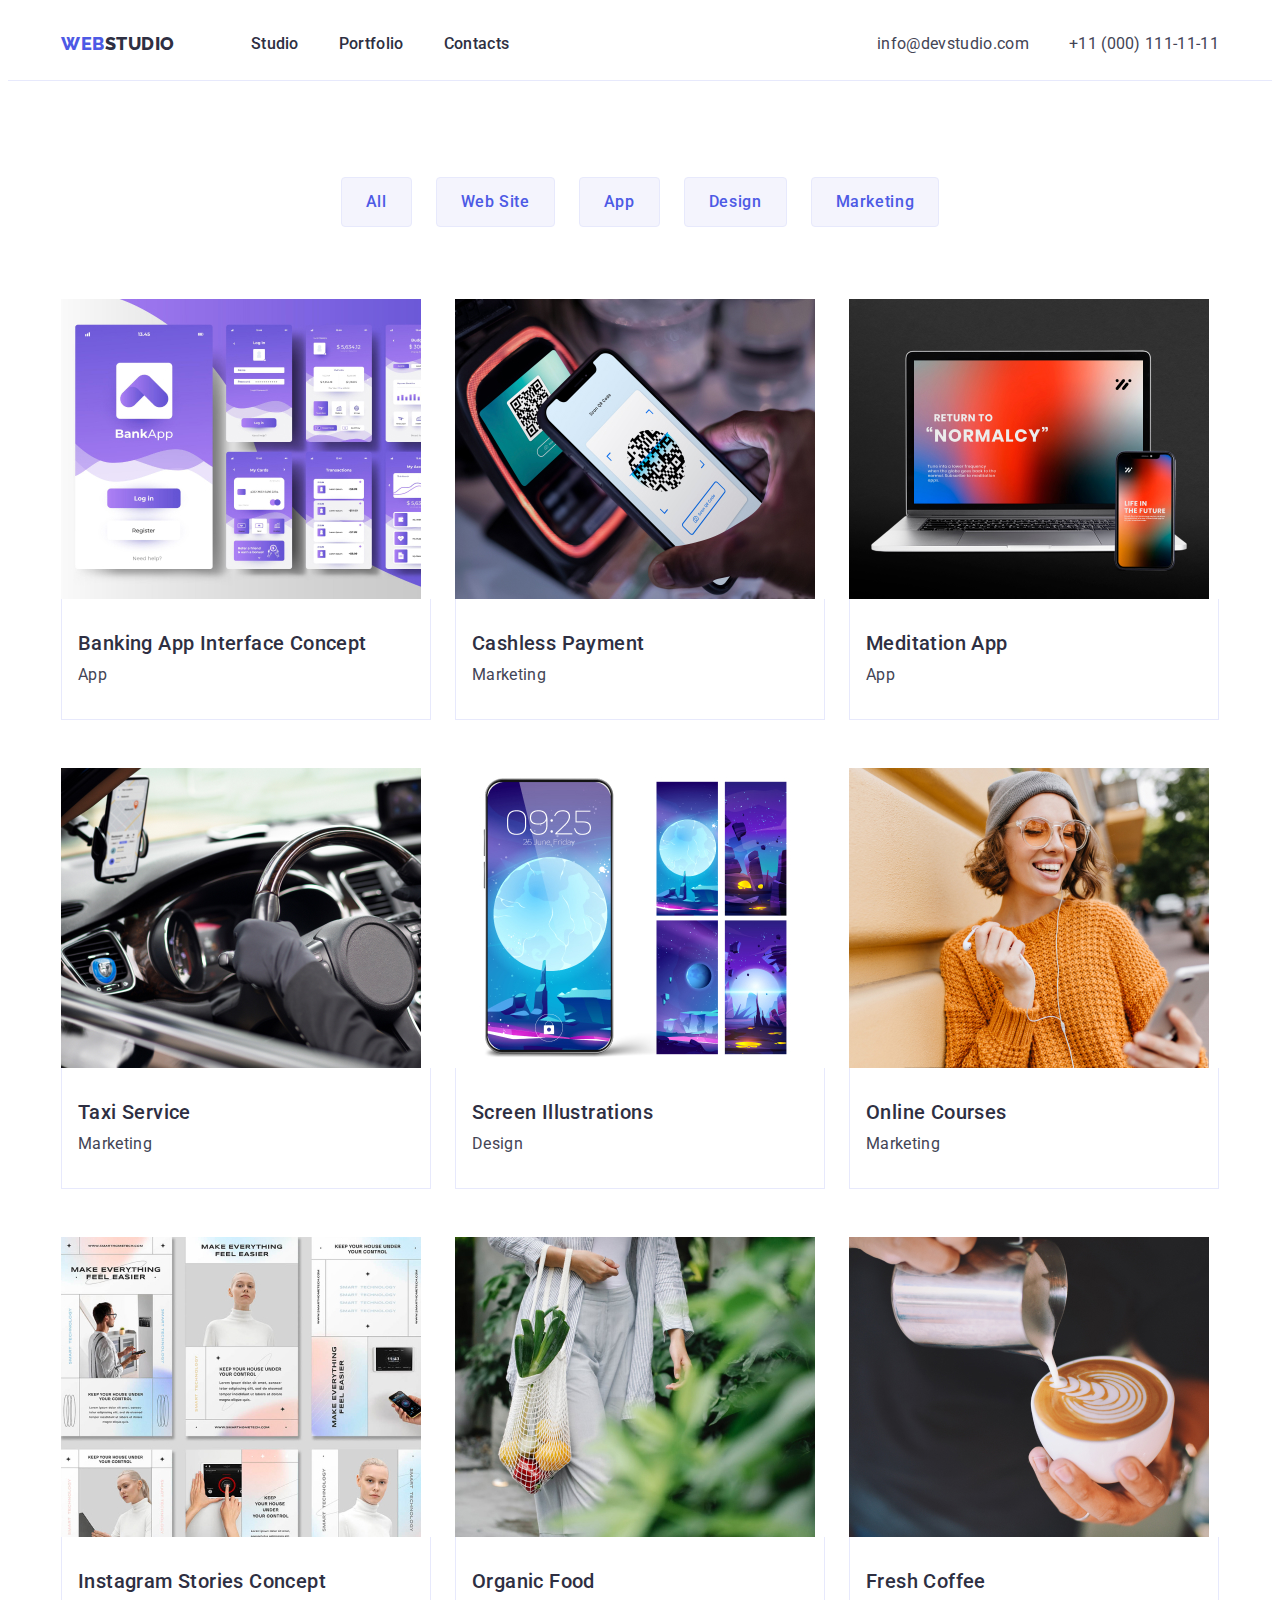
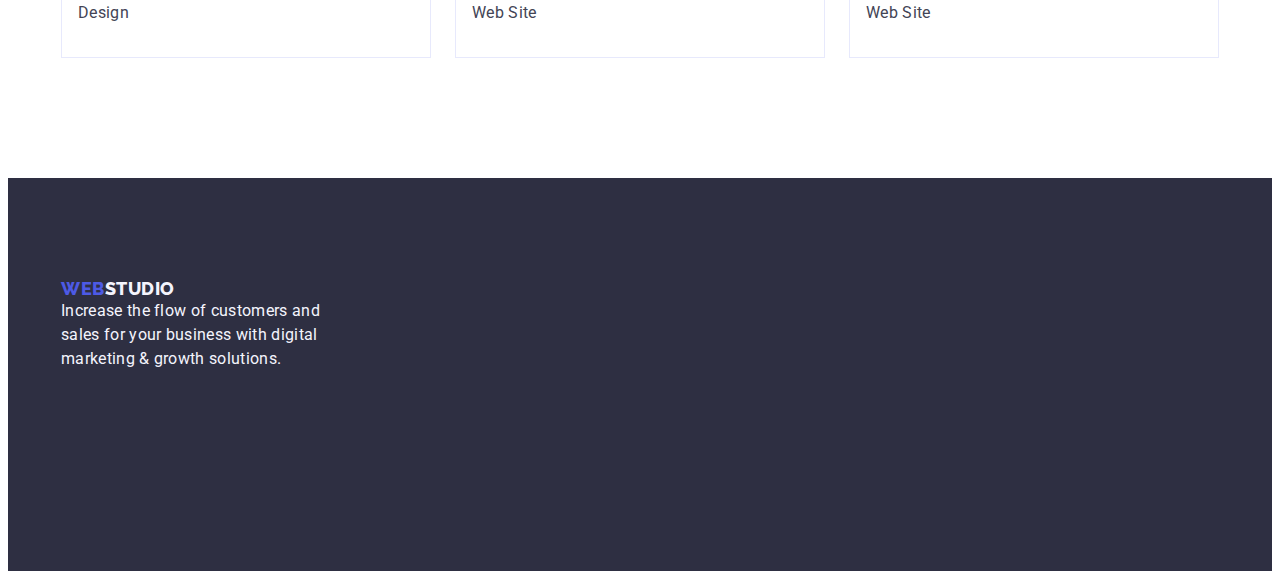
==== commit da9a180e: "hw-03 FINISH" ====
--- a/portfolio.html
+++ b/portfolio.html
@@ -68,7 +68,7 @@
                     <li class="exampl-item card-set-item">
                         <a class="exampl-link link" href="">
                             <img class="exampl-img" src="./images/portfolio/example1/bankapp.jpg" alt="bankapp" width="360" height="300">
-                            <div class="container-name">
+                            <div class="container-name prtf-card">
                                 <h2 class="subtitle">Banking App Interface Concept</h2>
                                 <p class="desc">App</p>
                             </div>
@@ -77,7 +77,7 @@
                     <li class="exampl-item card-set-item">
                         <a class="exampl-link link" href="">
                             <img class="exampl-img" src="./images/portfolio/example1/payment.jpg" alt="payment" width="360" height="300">
-                            <div class="container-name">
+                            <div class="container-name prtf-card">
                                 <h2 class="subtitle">Cashless Payment</h2>
                                 <p class="desc">Marketing</p>
                             </div>
@@ -86,7 +86,7 @@
                     <li class="exampl-item card-set-item">
                         <a class="exampl-link link" href="">
                             <img class="exampl-img" src="./images/portfolio/example1/media.jpg" alt="media" width="360" height="300">
-                            <div class="container-name">
+                            <div class="container-name prtf-card">
                                 <h2 class="subtitle">Meditation App</h2>
                                 <p class="desc">App</p>
                             </div>
@@ -95,7 +95,7 @@
                     <li class="exampl-item card-set-item">
                         <a class="exampl-link link" href="">
                             <img class="exampl-img" src="./images/portfolio/example2/avto.jpg" alt="avto" width="360" height="300">
-                            <div class="container-name">
+                            <div class="container-name prtf-card">
                                 <h2 class="subtitle">Taxi Service</h2>
                                 <p class="desc">Marketing</p>
                             </div>
@@ -104,7 +104,7 @@
                     <li class="exampl-item card-set-item">
                         <a class="exampl-link link" href="">
                             <img class="exampl-img" src="./images/portfolio/example2/telephone.jpg" alt="telephone" width="360" height="300">
-                            <div class="container-name">
+                            <div class="container-name prtf-card">
                                 <h2 class="subtitle">Screen Illustrations</h2>
                                 <p class="desc">Design</p>
                             </div>
@@ -113,7 +113,7 @@
                     <li class="exampl-item card-set-item">
                         <a class="exampl-link link" href="">
                             <img class="exampl-img" src="./images/portfolio/example2/girl.jpg" alt="girl" width="360" height="300">
-                            <div class="container-name">
+                            <div class="container-name prtf-card">
                                 <h2 class="subtitle">Online Courses</h2>
                                 <p class="desc">Marketing</p>
                             </div>
@@ -122,7 +122,7 @@
                     <li class="exampl-item card-set-item">
                         <a class="exampl-link link" href="">
                             <img class="exampl-img" src="./images/portfolio/example3/model.jpg" alt="model" width="360" height="300">
-                            <div class="container-name">
+                            <div class="container-name prtf-card">
                                 <h2 class="subtitle">Instagram Stories Concept</h2>
                                 <p class="desc">Design</p>
                             </div>
@@ -131,7 +131,7 @@
                     <li class="exampl-item card-set-item">
                         <a class="exampl-link link" href="">
                             <img class="exampl-img" src="./images/portfolio/example3/fruit.jpg" alt="fruit" width="360" height="300">
-                            <div class="container-name">
+                            <div class="container-name prtf-card">
                                 <h2 class="subtitle">Organic Food</h2>
                                 <p class="desc">Web Site</p>
                             </div>
@@ -140,7 +140,7 @@
                     <li class="exampl-item card-set-item">
                         <a class="exampl-link link" href="">
                             <img class="exampl-img" src="./images/portfolio/example3/coffee.jpg" alt="coffee" width="360" height="300">
-                            <div class="container-name">
+                            <div class="container-name prtf-card">
                                 <h2 class="subtitle">Fresh Coffee</h2>
                                 <p class="desc">Web Site</p>
                             </div>
--- a/css/styles.css
+++ b/css/styles.css
@@ -153,6 +153,8 @@
     letter-spacing: 0.02em;
     color: var(--logo-second-cl);
     margin-bottom: 8px;
+}
+.subtitle-team {
     text-align: center;
 }
 .uppertitle {
@@ -261,4 +263,8 @@
     flex-wrap: wrap;
     column-gap: 24px;
     row-gap: 48px;
+}
+.prtf-card {
+    border: 1px solid #e7e9fc;
+    border-top: none;
 }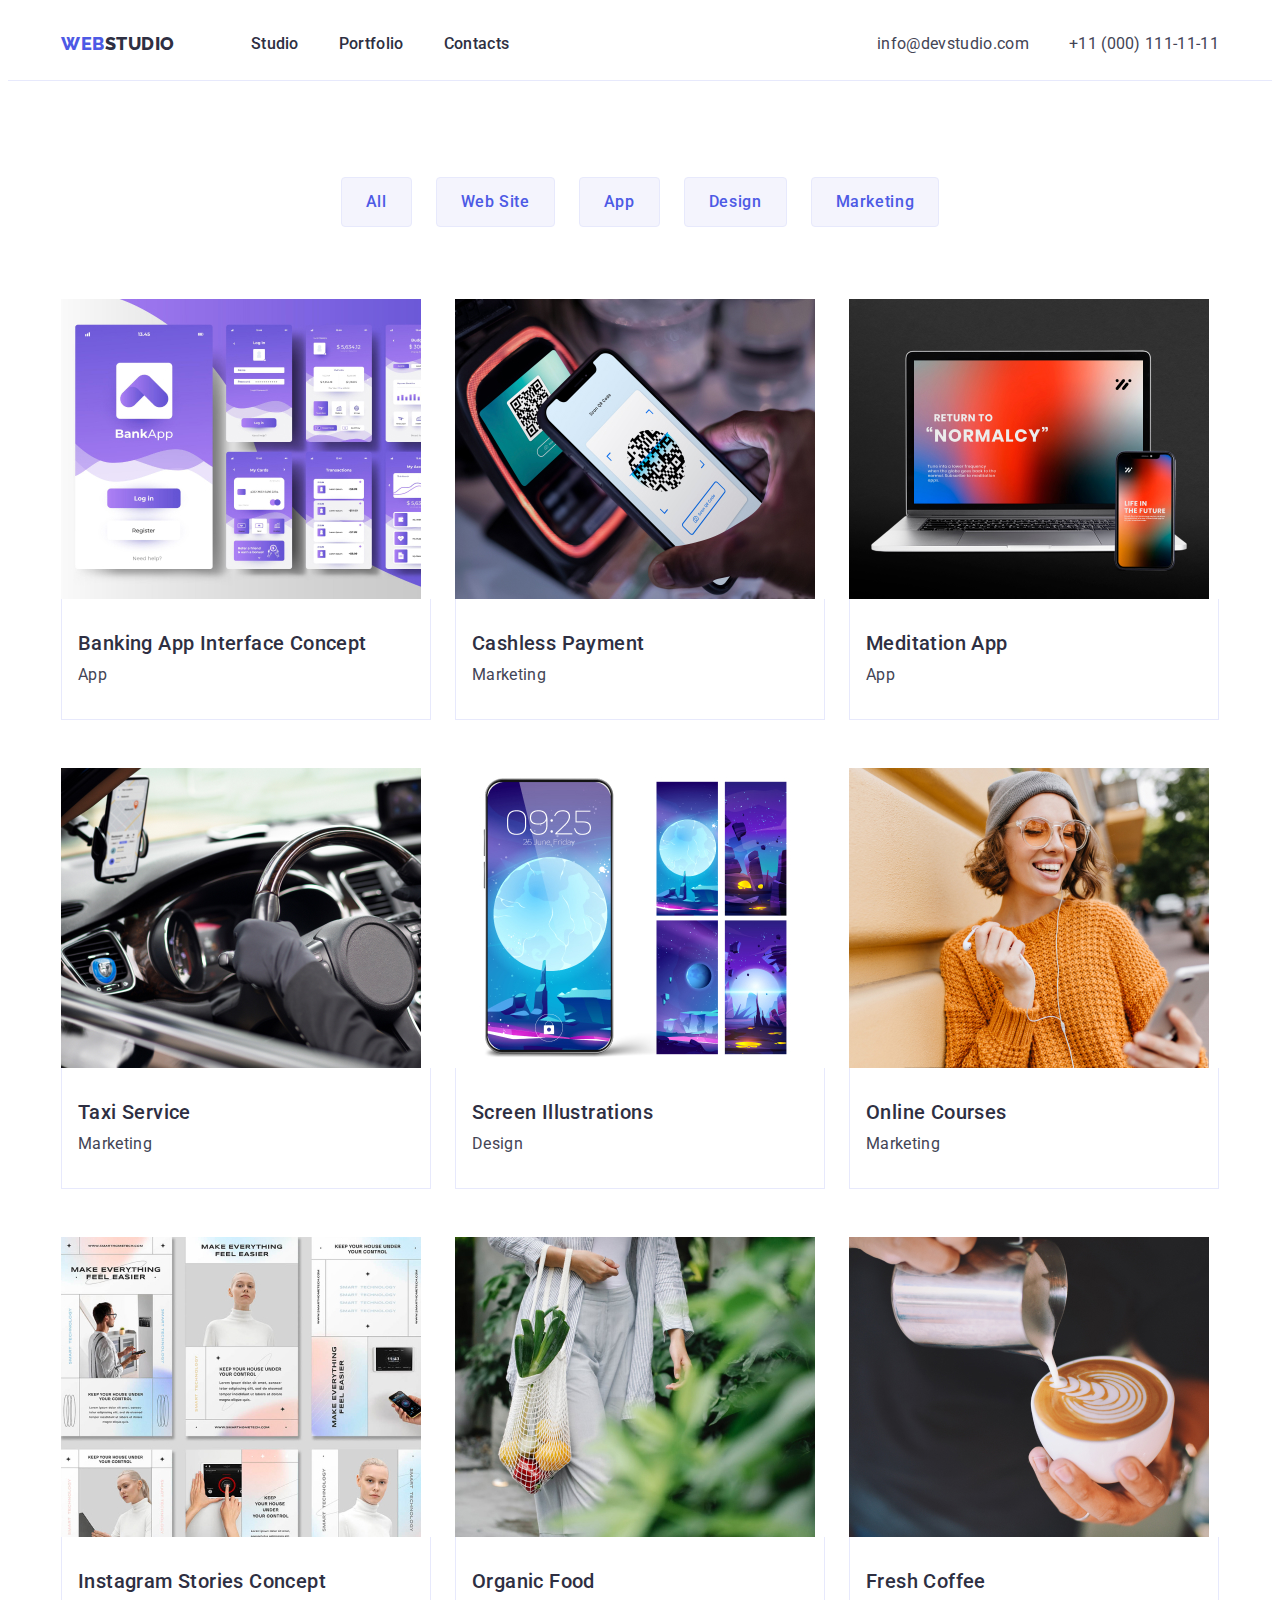
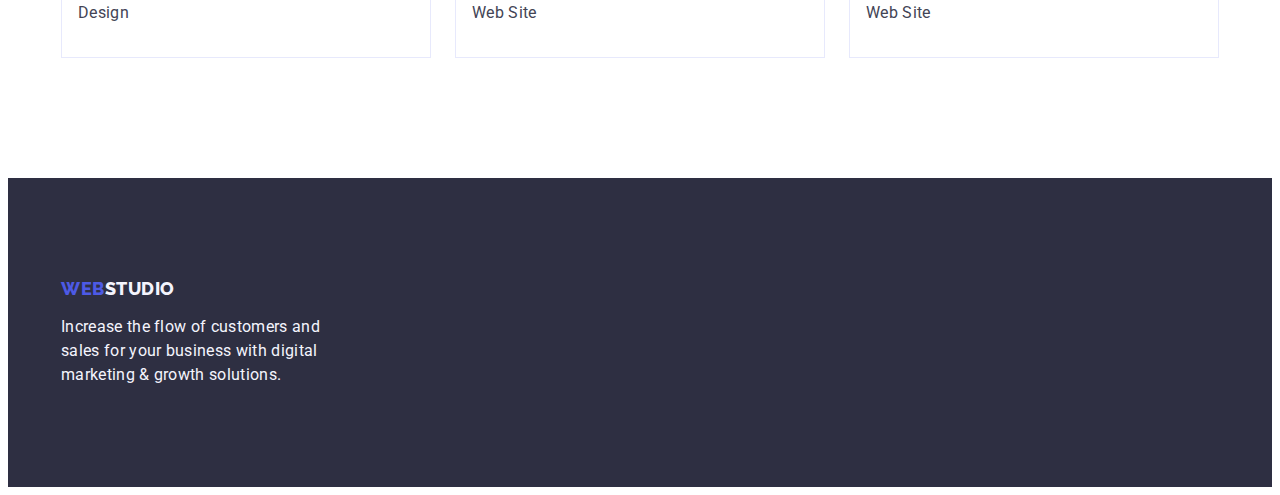
==== commit cbb747f5: "HW-03 F" ====
--- a/portfolio.html
+++ b/portfolio.html
@@ -46,7 +46,7 @@
     <main>
         <section class="filters-section">
             <div class="container">
-                <h1 hidden class="visually-hidden">Examples of work</h1>
+                <h1 class="visually-hidden">Examples of work</h1>
                 <ul class="filters-list list">
                     <li class="filters-item">
                         <button class="btn-prtf" type="button">All</button>
@@ -152,7 +152,7 @@
     </main>
     <footer class="footer">
         <div class="container">
-            <a class="logo link" href="./index.html">Web<span class="logo-footer">Studio</span></a>
+            <a class="logo link logo-ftr" href="./index.html">Web<span class="logo-footer">Studio</span></a>
             <p class="footer-desc">Increase the flow of customers and sales for your business with digital marketing & growth solutions.</p>
         </div>
     </footer>
--- a/css/styles.css
+++ b/css/styles.css
@@ -31,9 +31,6 @@
 .link {
     color: inherit;
     text-decoration: none;
-    line-height: 1.5;
-    letter-spacing: 0.02em;
-
 }
 .logo {
     font-family: "Raleway", sans-serif;
@@ -59,9 +56,12 @@
     align-items: center;
 }
 .header-nav-link {
+    display: block;
     font-weight: 500;
     color: var(--logo-second-cl);
     padding: 24px 0;
+    line-height: 1.5;
+    letter-spacing: 0.02em;
 }
 .header-nav-list {
     display: flex;
@@ -74,11 +74,13 @@
 }
 .contacts-list {
     display: flex;
+    gap: 40px;
+}
+.contacts-link {
+    display: block;
     padding: 24px 0;
-    gap: 40px;
-}
-.contacts-link {
-    padding: 24px 0;
+    line-height: 1.5;
+    letter-spacing: 0.02em;
 }
 .visually-hidden {
     position: absolute;
@@ -121,7 +123,7 @@
     max-width: 496px;
     margin-left: auto;
     margin-right: auto;
-    padding-bottom: 48px;
+    margin-bottom: 48px;
 }
 .btn {
     min-width: 169px;
@@ -200,9 +202,6 @@
 }
 .container-name {
     padding: 32px 16px;
-    display: flex;
-    flex-direction: column;
-    justify-content: center;
 }
 .footer {
     background-color: var(--logo-second-cl);
@@ -237,10 +236,9 @@
 .footer-desc {
     display: block;
     width: 264px;
-    padding-bottom: 100px;
-    line-height: 1.5;
-    letter-spacing: 0.02em;
-    color: #F4F4FD;
+    line-height: 1.5;
+    letter-spacing: 0.02em;
+    color: #F4F4FD; 
 
 }
 .desc {
